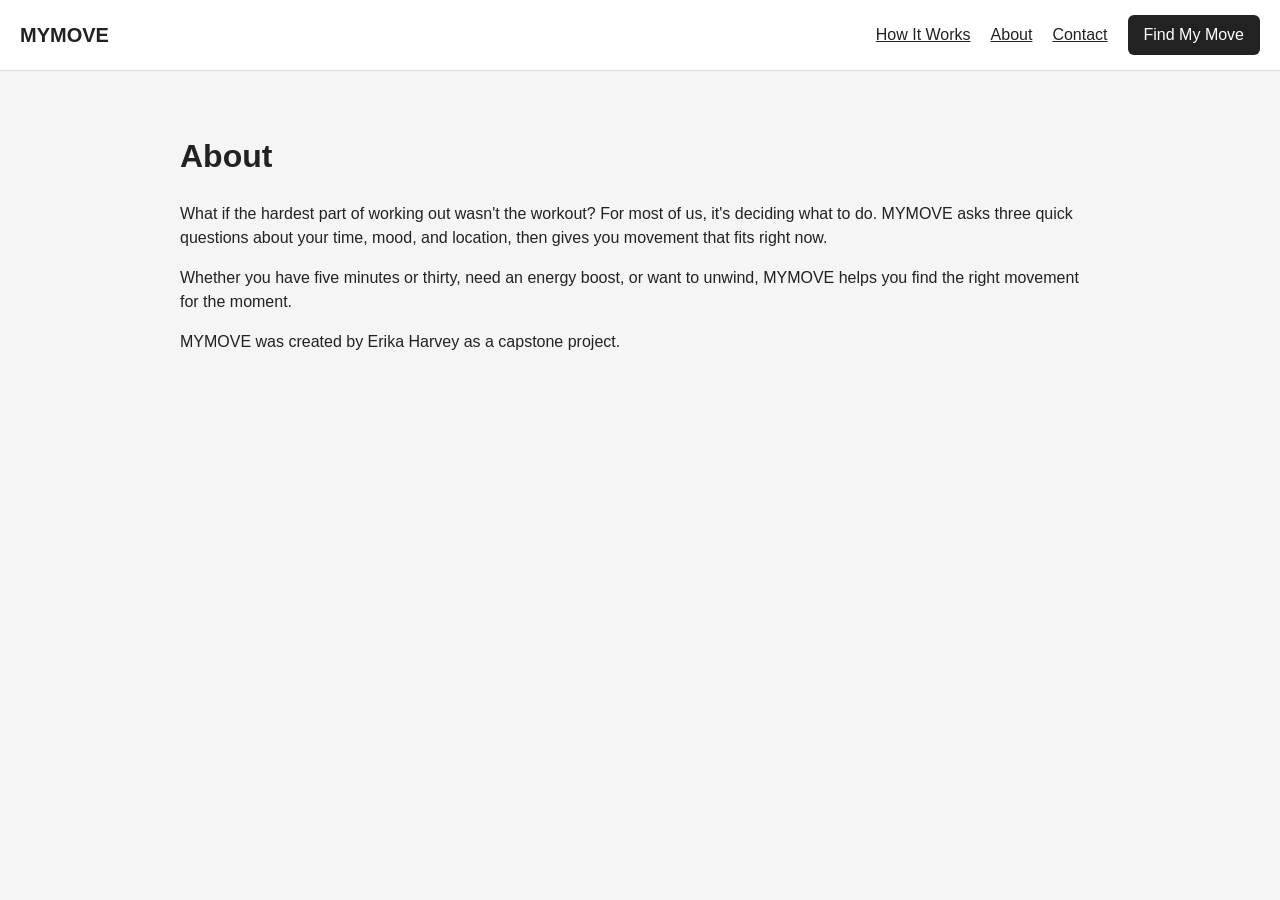
==== about.html @ 4fda8d64 "added and edited files" ====
<!DOCTYPE html>
<html lang="en">

<head>
    <meta charset="UTF-8">
    <meta name="viewport" content="width=device-width, initial-scale=1.0">
    <title>About | MYMOVE</title>
    <link rel="stylesheet" href="style.css">
</head>

<body>

    <header class="site-header">
        <a href="index.html" class="logo">MYMOVE</a>
        <nav>
            <a href="how-it-works.html">How It Works</a>
            <a href="about.html" aria-current="page">About</a>
            <a href="contact.html">Contact</a>
            <a href="preferences.html" class="nav-button">Find My Move</a>
        </nav>
    </header>

    <main class="container">

        <h1>About</h1>
        <p>What if the hardest part of working out wasn't the workout? For most of us, it's deciding what to do. MYMOVE asks three quick questions about your time, mood, and location, then gives you movement that fits right now.</p>
        <p>Whether you have five minutes or thirty, need an energy boost, or want to unwind, MYMOVE helps you find the right movement for the moment.</p>
        <p>MYMOVE was created by Erika Harvey as a capstone project.</p>

    </main>

</body>

</html>
---- style.css ----
* {
    box-sizing: border-box;
}

body {
    margin: 0;
    font-family: Arial, sans-serif;
    background: #f5f5f5;
    color: #222;
    line-height: 1.5;
}

/* Header and nav */
.site-header {
    display: flex;
    flex-wrap: wrap;
    align-items: center;
    justify-content: space-between;
    gap: 10px;
    padding: 15px 20px;
    background: white;
    border-bottom: 1px solid #ddd;
}

.logo {
    font-weight: bold;
    font-size: 1.25rem;
    color: #222;
    text-decoration: none;
}

.site-header nav {
    display: flex;
    flex-wrap: wrap;
    align-items: center;
    gap: 20px;
}

.site-header nav a {
    color: #222;
}

.container {
    max-width: 960px;
    margin: 0 auto;
    padding: 40px 20px;
}

/* Buttons */
.button,
.nav-button {
    display: inline-block;
    padding: 12px 24px;
    border: none;
    border-radius: 6px;
    background: #222;
    color: white !important;
    font-size: 1rem;
    text-decoration: none;
    cursor: pointer;
}

.nav-button {
    padding: 8px 16px;
}

.button.secondary {
    background: #ddd;
    color: #222 !important;
}

.button-row {
    display: flex;
    flex-wrap: wrap;
    gap: 10px;
    margin: 20px 0;
}

button:focus-visible,
a:focus-visible,
input:focus-visible {
    outline: 3px solid #555;
    outline-offset: 2px;
}

/* Layout helpers */
.hero,
.two-column {
    display: grid;
    grid-template-columns: 1fr 1fr;
    gap: 30px;
    align-items: start;
}

.media-placeholder {
    display: flex;
    align-items: center;
    justify-content: center;
    min-height: 220px;
    background: #e5e5e5;
    color: #888;
}

.info-row {
    display: grid;
    grid-template-columns: repeat(3, 1fr);
    gap: 20px;
    margin: 30px 0;
}

.info-box {
    padding: 20px;
    background: white;
    text-align: center;
}

.info-box h2 {
    margin-top: 0;
}

/* Preference questions */
.question-grid {
    display: grid;
    grid-template-columns: repeat(3, 1fr);
    gap: 20px;
}

.question {
    padding: 20px;
    background: white;
}

.question h2 {
    font-size: 1rem;
}

.options {
    display: flex;
    flex-wrap: wrap;
    gap: 10px;
}

.question .options {
    flex-direction: column;
}

.option {
    padding: 10px 16px;
    border: 1px solid #ccc;
    border-radius: 6px;
    background: white;
    font-size: 1rem;
    cursor: pointer;
}

.option:hover,
.option.selected {
    background: #222;
    color: white;
}

#findMove {
    margin-top: 20px;
}

/* Suggestion details */
.details {
    padding-left: 20px;
}

/* Movement page */
.step-list label {
    margin-left: 8px;
}

.step-list li {
    margin-bottom: 8px;
}

.timer-panel {
    padding: 20px;
    background: white;
    text-align: center;
}

.timer {
    font-size: 3rem;
    font-weight: bold;
    margin: 10px 0;
}

.timer-panel .button-row {
    justify-content: center;
}

/* Completion page */
.history {
    padding-left: 20px;
}

/* Messages */
.error {
    color: #b00020;
    min-height: 1.5em;
}

.hidden {
    display: none;
}

/* Mobile */
@media (max-width: 700px) {
    .hero,
    .two-column,
    .info-row,
    .question-grid {
        grid-template-columns: 1fr;
    }

    .button-row .button {
        width: 100%;
        text-align: center;
    }
}
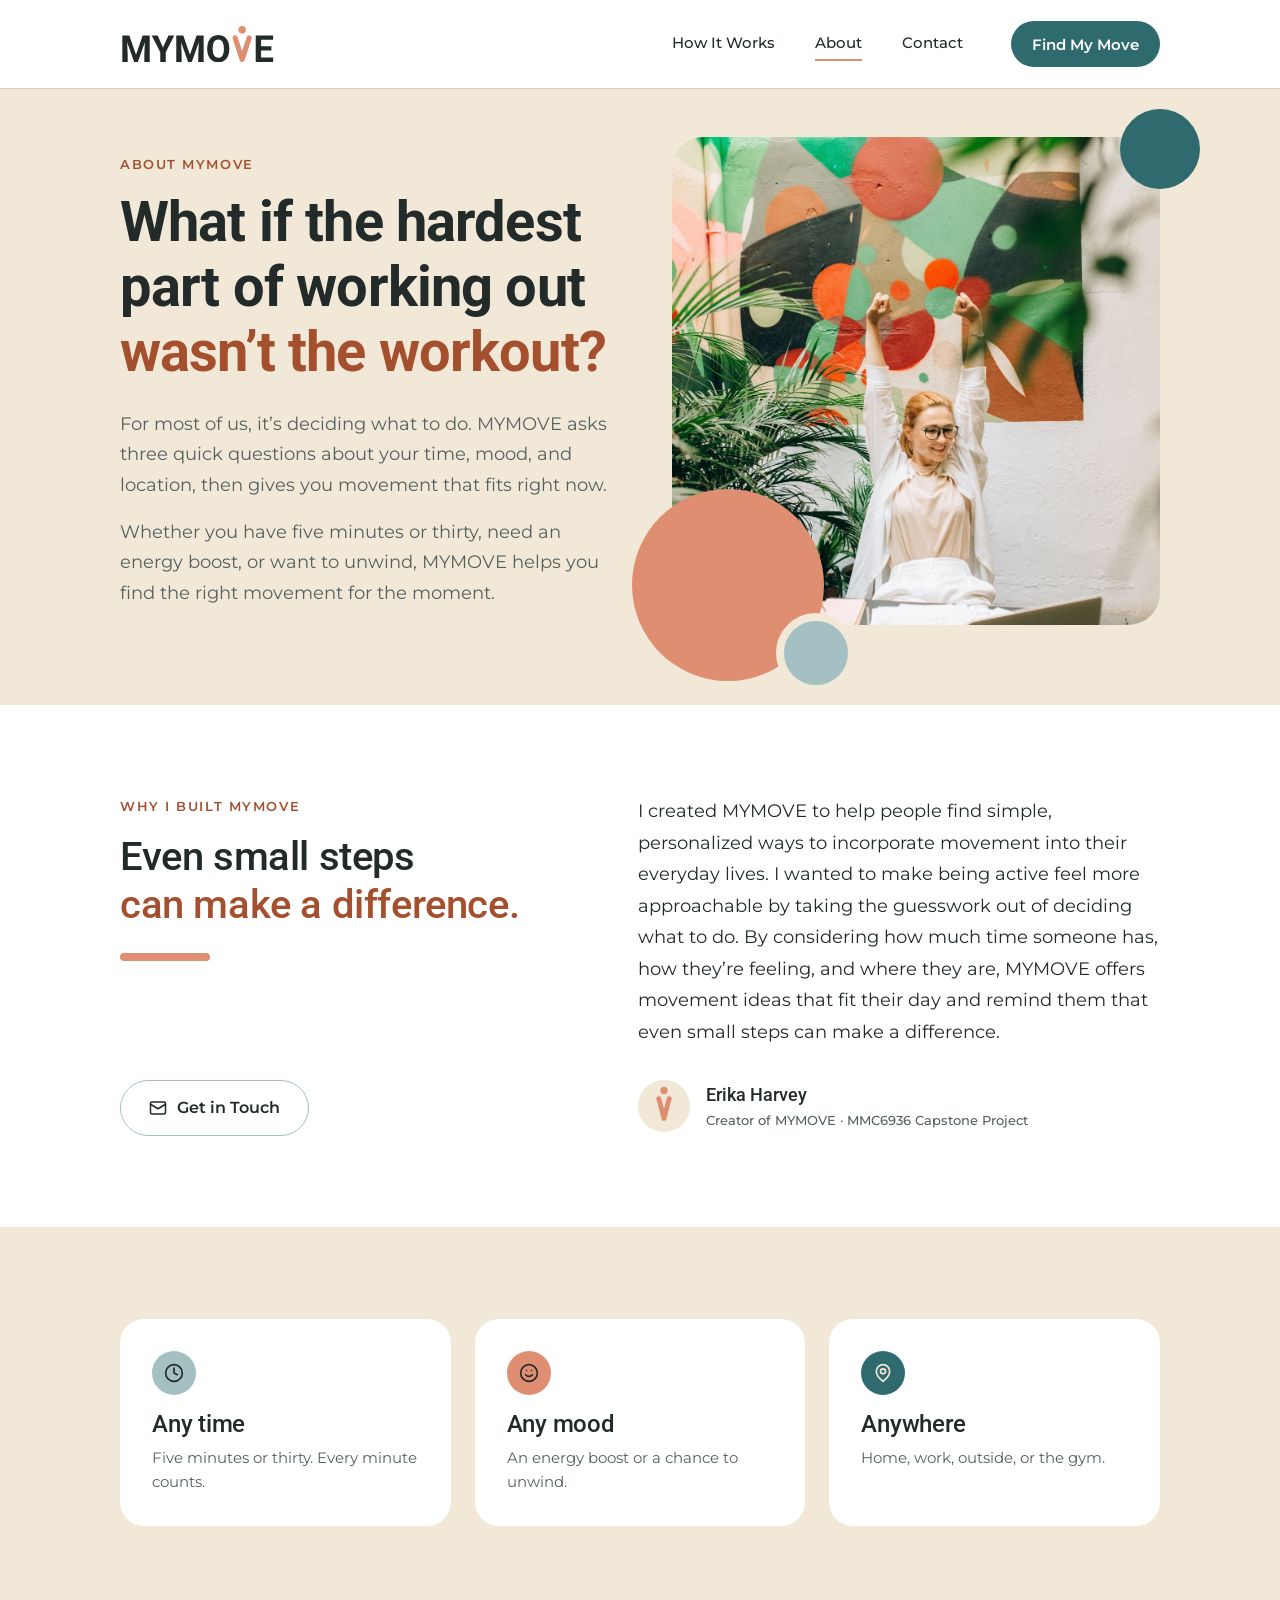
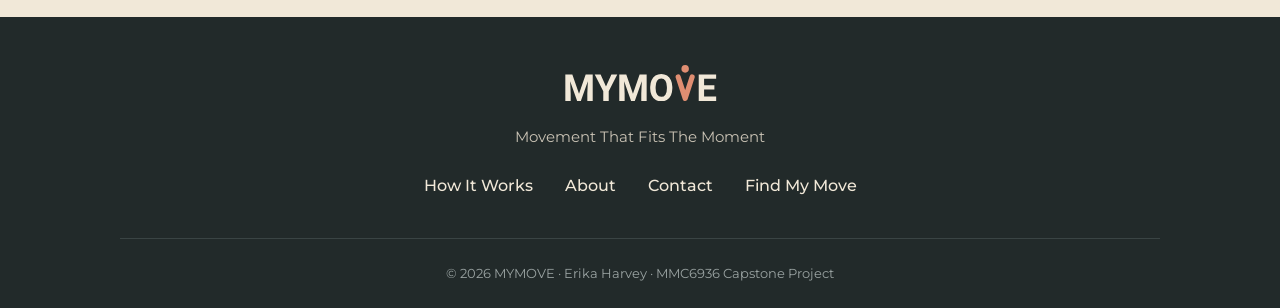
==== commit 1a2b604a: "applied visual designs" ====
--- a/about.html
+++ b/about.html
@@ -1,34 +1,105 @@
 <!DOCTYPE html>
 <html lang="en">
+<head>
+  <meta charset="UTF-8">
+  <meta name="viewport" content="width=device-width, initial-scale=1.0">
+  <title>About | MYMOVE</title>
+  <meta name="description" content="MYMOVE suggests quick, simple movement that fits your time, your mood, and where you are.">
+  <link rel="icon" href="assets/favicon.svg" type="image/svg+xml">
+  <link rel="preconnect" href="https://fonts.googleapis.com">
+  <link rel="preconnect" href="https://fonts.gstatic.com" crossorigin>
+  <link href="https://fonts.googleapis.com/css2?family=Montserrat:wght@400;500;600&family=Roboto:wght@500;700&display=swap" rel="stylesheet">
+  <link rel="stylesheet" href="css/main.css">
+</head>
+<body data-page="about">
+  <a class="visually-hidden" href="#main">Skip to content</a>
+  <header class="site-header">
+    <div class="container site-header__inner">
+      <a class="site-header__logo" href="index.html"><img src="assets/logo.svg" alt="MYMOVE home" width="154" height="35"></a>
+      <nav class="site-nav" aria-label="Main">
+        <ul class="site-nav__list" id="site-menu">
+          <li><a class="site-nav__link" href="how-it-works.html">How It Works</a></li>
+          <li><a class="site-nav__link" href="about.html" aria-current="page">About</a></li>
+          <li><a class="site-nav__link" href="contact.html">Contact</a></li>
+          <li class="site-nav__cta"><a class="button button--primary button--small button--block" href="preferences.html">Find My Move</a></li>
+        </ul>
+      </nav>
+      <a class="button button--primary button--small site-header__cta" href="preferences.html">Find My Move</a>
+      <button class="site-header__toggle" type="button" aria-expanded="false" aria-controls="site-menu">
+        <svg class="icon" aria-hidden="true"><use href="assets/icons.svg#menu"></use></svg><span class="visually-hidden">Menu</span>
+      </button>
+    </div>
+  </header>
+  <main id="main">
+    <section class="hero">
+      <div class="container split about-hero">
+        <div>
+          <p class="eyebrow">About MYMOVE</p>
+          <h1 class="about-hero__title">What if the hardest part of working out <span class="text-accent">wasn’t the workout?</span></h1>
+          <p class="lead">For most of us, it’s deciding what to do. MYMOVE asks three quick questions about your time, mood, and location, then gives you movement that fits right now.</p>
+          <p class="lead">Whether you have five minutes or thirty, need an energy boost, or want to unwind, MYMOVE helps you find the right movement for the moment.</p>
+        </div>
+        <div class="media media--tall">
+          <div class="media__frame"><img src="assets/images/desk-stretch.jpg" alt="A smiling woman stretches both arms overhead at her desk" width="1200" height="1800" style="object-position: 52% 42%"></div>
+          <span class="media__circle media__circle--teal" aria-hidden="true"></span><span class="media__circle media__circle--terracotta" aria-hidden="true"></span><span class="media__circle media__circle--blue" aria-hidden="true"></span>
+        </div>
+      </div>
+    </section>
 
-<head>
-    <meta charset="UTF-8">
-    <meta name="viewport" content="width=device-width, initial-scale=1.0">
-    <title>About | MYMOVE</title>
-    <link rel="stylesheet" href="style.css">
-</head>
+    <section class="section section--white">
+      <div class="container story">
+        <div class="story__head">
+          <p class="eyebrow">Why I built MYMOVE</p>
+          <h2 class="story__quote">Even small steps<br> <span class="text-accent">can make a difference.</span></h2>
+          <div class="story__bar" aria-hidden="true"></div>
+        </div>
+        <p class="story__text">I created MYMOVE to help people find simple, personalized ways to incorporate movement into their everyday lives. I wanted to make being active feel more approachable by taking the guesswork out of deciding what to do. By considering how much time someone has, how they’re feeling, and where they are, MYMOVE offers movement ideas that fit their day and remind them that even small steps can make a difference.</p>
+        <a class="button button--secondary story__cta" href="contact.html"><svg class="icon" aria-hidden="true"><use href="assets/icons.svg#mail"></use></svg>Get in Touch</a>
+          <div class="signature">
+            <img src="assets/submark-warm.svg" alt="" width="52" height="52">
+            <div>
+              <p class="signature__name">Erika Harvey</p>
+              <p class="signature__role">Creator of MYMOVE<span class="u-hide-mobile"> ·</span><br class="u-mobile-only"> MMC6936 Capstone Project</p>
+            </div>
+          </div>
+      </div>
+    </section>
 
-<body>
-
-    <header class="site-header">
-        <a href="index.html" class="logo">MYMOVE</a>
-        <nav>
-            <a href="how-it-works.html">How It Works</a>
-            <a href="about.html" aria-current="page">About</a>
-            <a href="contact.html">Contact</a>
-            <a href="preferences.html" class="nav-button">Find My Move</a>
-        </nav>
-    </header>
-
-    <main class="container">
-
-        <h1>About</h1>
-        <p>What if the hardest part of working out wasn't the workout? For most of us, it's deciding what to do. MYMOVE asks three quick questions about your time, mood, and location, then gives you movement that fits right now.</p>
-        <p>Whether you have five minutes or thirty, need an energy boost, or want to unwind, MYMOVE helps you find the right movement for the moment.</p>
-        <p>MYMOVE was created by Erika Harvey as a capstone project.</p>
-
-    </main>
-
+    <section class="section">
+      <div class="container">
+        <div class="grid grid--3-tablet grid--3">
+          <article class="card">
+            <span class="icon-badge icon-badge--sm "><svg class="icon" aria-hidden="true"><use href="assets/icons.svg#clock"></use></svg></span>
+            <h3 class="card__title mt-2">Any time</h3>
+            <p class="card__text">Five minutes or thirty. Every minute counts.</p>
+          </article>
+          <article class="card">
+            <span class="icon-badge icon-badge--sm icon-badge--terracotta"><svg class="icon" aria-hidden="true"><use href="assets/icons.svg#smile"></use></svg></span>
+            <h3 class="card__title mt-2">Any mood</h3>
+            <p class="card__text">An energy boost or a chance to unwind.</p>
+          </article>
+          <article class="card">
+            <span class="icon-badge icon-badge--sm icon-badge--teal"><svg class="icon" aria-hidden="true"><use href="assets/icons.svg#pin"></use></svg></span>
+            <h3 class="card__title mt-2">Anywhere</h3>
+            <p class="card__text">Home, work, outside, or the gym.</p>
+          </article>
+        </div>
+      </div>
+    </section>
+  </main>
+  <footer class="site-footer">
+    <div class="container">
+      <img class="site-footer__logo" src="assets/logo-reversed.svg" alt="MYMOVE" width="154" height="35">
+      <p class="site-footer__tagline">Movement That Fits The Moment</p>
+      <ul class="site-footer__links">
+        <li><a href="how-it-works.html">How It Works</a></li>
+        <li><a href="about.html">About</a></li>
+        <li><a href="contact.html">Contact</a></li>
+        <li><a href="preferences.html">Find My Move</a></li>
+      </ul>
+      <p class="site-footer__legal">© 2026 MYMOVE · Erika Harvey · MMC6936 Capstone Project</p>
+    </div>
+  </footer>
+  <script src="js/main.js" defer></script>
 </body>
-
-</html>+</html>
--- a/css/main.css
+++ b/css/main.css
@@ -0,0 +1,50 @@
+/* =========================================================
+   MYMOVE stylesheet
+   ---------------------------------------------------------
+   Organization: layered folders + BEM naming
+     base/        design tokens, reset, typography (global defaults)
+     layout/      page-level structure (containers, sections, grids)
+     components/  reusable blocks named with BEM (.block__element--modifier)
+     pages/       small, page-specific arrangements of components
+     utilities/   single-purpose helpers (loaded last so they win)
+   To add a page: create pages/<page>.css and import it below.
+   To add a component: create components/<component>.css and import it below.
+   Mobile first: base styles target phones, then
+     @media (min-width: 700px)  tablet
+     @media (min-width: 1100px) desktop
+   ========================================================= */
+
+@import url("base/tokens.css");
+@import url("base/reset.css");
+@import url("base/typography.css");
+
+@import url("layout/layout.css");
+
+@import url("components/button.css");
+@import url("components/icon.css");
+@import url("components/site-header.css");
+@import url("components/site-footer.css");
+@import url("components/card.css");
+@import url("components/input-card.css");
+@import url("components/chip.css");
+@import url("components/option.css");
+@import url("components/stepper.css");
+@import url("components/media.css");
+@import url("components/move-card.css");
+@import url("components/cta-band.css");
+@import url("components/step-list.css");
+@import url("components/timer.css");
+@import url("components/note.css");
+@import url("components/stat.css");
+@import url("components/history.css");
+
+@import url("pages/home.css");
+@import url("pages/preferences.css");
+@import url("pages/suggestion.css");
+@import url("pages/activity.css");
+@import url("pages/completion.css");
+@import url("pages/how-it-works.css");
+@import url("pages/about.css");
+@import url("pages/contact.css");
+
+@import url("utilities/utilities.css");
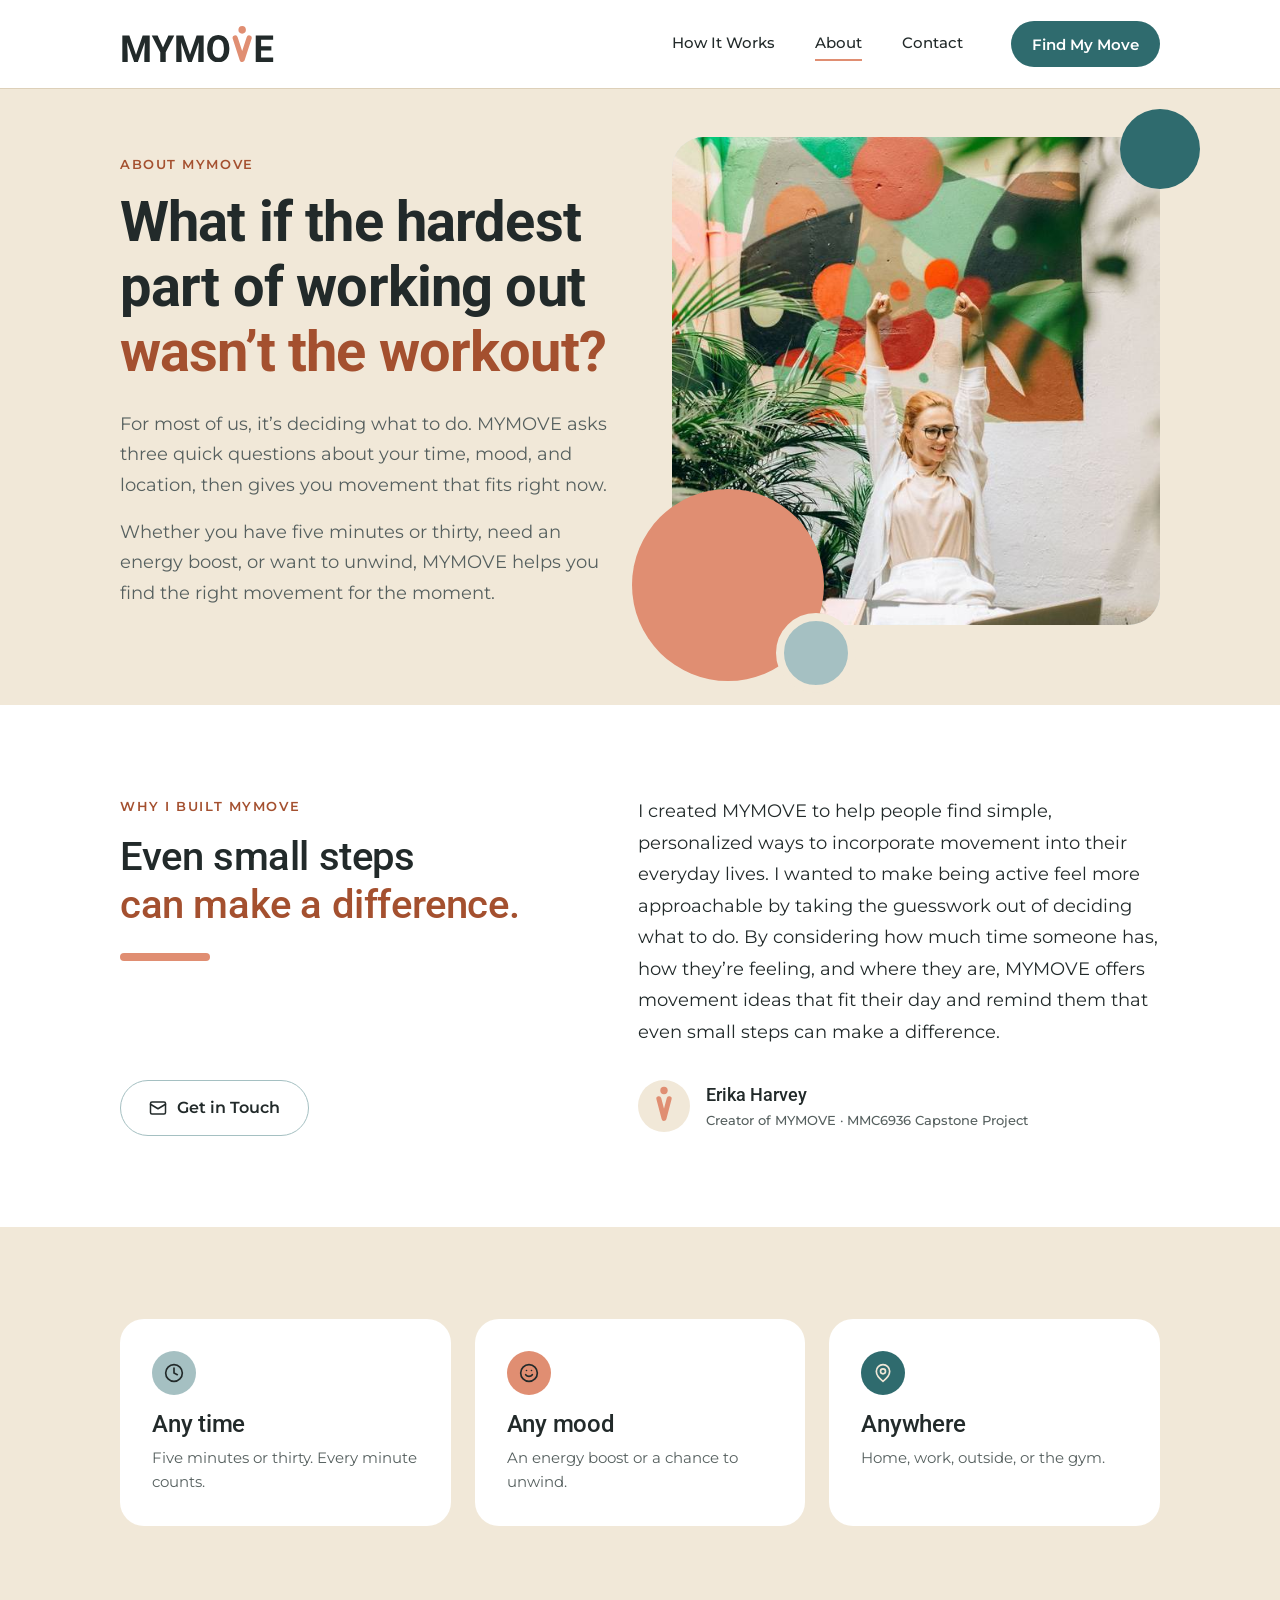
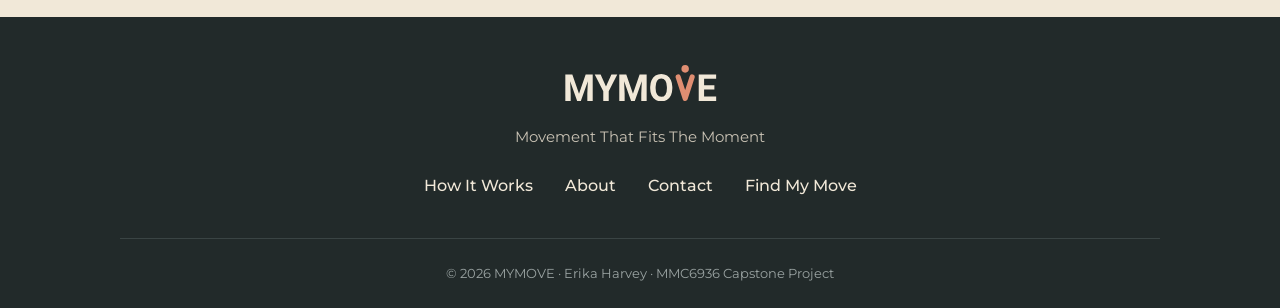
==== commit 9180acb0: "fixes for audit" ====
--- a/about.html
+++ b/about.html
@@ -8,8 +8,10 @@
   <link rel="icon" href="assets/favicon.svg" type="image/svg+xml">
   <link rel="preconnect" href="https://fonts.googleapis.com">
   <link rel="preconnect" href="https://fonts.gstatic.com" crossorigin>
-  <link href="https://fonts.googleapis.com/css2?family=Montserrat:wght@400;500;600&family=Roboto:wght@500;700&display=swap" rel="stylesheet">
-  <link rel="stylesheet" href="css/main.css">
+  <!-- Fonts load without blocking the page; text shows in a fallback font for a moment, then swaps -->
+  <link rel="preload" href="https://fonts.googleapis.com/css2?family=Montserrat:wght@400;500;600&family=Roboto:wght@500;700&display=swap" as="style" onload="this.onload=null;this.rel='stylesheet'">
+  <noscript><link rel="stylesheet" href="https://fonts.googleapis.com/css2?family=Montserrat:wght@400;500;600&family=Roboto:wght@500;700&display=swap"></noscript>
+  <link rel="stylesheet" href="css/styles.css">
 </head>
 <body data-page="about">
   <a class="visually-hidden" href="#main">Skip to content</a>
@@ -40,7 +42,7 @@
           <p class="lead">Whether you have five minutes or thirty, need an energy boost, or want to unwind, MYMOVE helps you find the right movement for the moment.</p>
         </div>
         <div class="media media--tall">
-          <div class="media__frame"><img src="assets/images/desk-stretch.jpg" alt="A smiling woman stretches both arms overhead at her desk" width="1200" height="1800" style="object-position: 52% 42%"></div>
+          <div class="media__frame"><img src="assets/images/desk-stretch.jpg" srcset="assets/images/desk-stretch-600.jpg 600w, assets/images/desk-stretch.jpg 900w" sizes="(min-width: 1100px) 540px, (min-width: 700px) 45vw, 92vw" alt="A smiling woman stretches both arms overhead at her desk" width="900" height="1350" decoding="async" style="object-position: 52% 42%"></div>
           <span class="media__circle media__circle--teal" aria-hidden="true"></span><span class="media__circle media__circle--terracotta" aria-hidden="true"></span><span class="media__circle media__circle--blue" aria-hidden="true"></span>
         </div>
       </div>
--- a/css/styles.css
+++ b/css/styles.css
@@ -0,0 +1,945 @@
+/* MYMOVE styles: generated from css/main.css (all source files combined in the same order).
+   Edit the source files, then rebuild with tools/build-css.html. Do not edit this file directly. */
+:root {
+  --color-dusty-blue: #a5c0c2;      
+  --color-terracotta: #e08e72;      
+  --color-soft-cream: #f1e8d8;      
+  --color-charcoal: #222a2a;        
+  --color-deep-teal: #2f6b6e;       
+  --color-deep-terracotta: #a4502f; 
+  --color-white: #ffffff;
+  --color-blue-tint: #dce7e8;
+  --color-terracotta-tint: #f6d8cc;
+  --color-terracotta-light: #ebb19d;
+  --color-cream-dark: #e4d7c1;
+  --color-line: #ddd0b9;
+  --color-text-muted: #56605f;
+  --color-footer-muted: #9aa3a2;
+  --font-heading: "Roboto", Arial, sans-serif;
+  --font-body: "Montserrat", Arial, sans-serif;
+  --text-display: clamp(2.875rem, 2rem + 3.6vw, 4.75rem); 
+  --text-h1: clamp(2.125rem, 1.6rem + 2vw, 3.25rem);       
+  --text-h2: clamp(1.75rem, 1.4rem + 1.4vw, 2.5rem);       
+  --text-h3: clamp(1.25rem, 1.1rem + 0.5vw, 1.5rem);       
+  --text-body: 1rem;
+  --text-lead: clamp(1rem, 0.95rem + 0.25vw, 1.125rem);
+  --text-small: 0.875rem;
+  --text-caption: 0.8125rem;
+  --space-1: 0.5rem;
+  --space-2: 1rem;
+  --space-3: 1.5rem;
+  --space-4: 2rem;
+  --space-5: 2.5rem;
+  --space-6: 3rem;
+  --space-8: 4rem;
+  --space-10: 5rem;
+  --section-space: clamp(3.5rem, 2.5rem + 4vw, 6.25rem);
+  --radius-sm: 0.75rem;
+  --radius-md: 1.25rem;
+  --radius-lg: 1.5rem;
+  --radius-xl: 2rem;
+  --radius-pill: 999px;
+  --shadow-soft: 0 8px 24px rgba(34, 42, 42, 0.1);
+  --shadow-lift: 0 14px 36px rgba(34, 42, 42, 0.16);
+  --container-max: 75rem; 
+  --gutter: 1.25rem;      
+  --header-height: 4.5rem;
+}
+@media (min-width: 700px) {
+  :root { --gutter: 2.5rem; --header-height: 4.75rem; }
+}
+@media (min-width: 1100px) {
+  :root { --gutter: 7.5rem; --header-height: 5.5rem; }
+}
+*, *::before, *::after { box-sizing: border-box; }
+* { margin: 0; }
+html { -webkit-text-size-adjust: 100%; }
+body { min-height: 100vh; line-height: 1.6; -webkit-font-smoothing: antialiased; }
+img, svg, video { display: block; max-width: 100%; }
+img { height: auto; }
+input, button, textarea, select { font: inherit; color: inherit; }
+button { cursor: pointer; background: none; border: 0; padding: 0; }
+:where(ul[class], ol[class]) { list-style: none; padding: 0; }
+a { color: inherit; }
+:focus-visible { outline: 3px solid var(--color-deep-teal); outline-offset: 3px; }
+@media (prefers-reduced-motion: reduce) {
+  *, *::before, *::after { animation: none !important; transition: none !important; scroll-behavior: auto !important; }
+}
+[hidden] { display: none !important; }
+body {
+  font-family: var(--font-body);
+  font-size: var(--text-body);
+  color: var(--color-charcoal);
+  background: var(--color-soft-cream);
+}
+h1, h2, h3, h4 { font-family: var(--font-heading); line-height: 1.15; letter-spacing: -0.01em; }
+h1 { font-weight: 700; font-size: var(--text-h1); }
+h2 { font-weight: 500; font-size: var(--text-h2); }
+h3 { font-weight: 500; font-size: var(--text-h3); }
+p { max-width: 65ch; }
+.eyebrow {
+  font-family: var(--font-body);
+  font-size: var(--text-caption);
+  font-weight: 600;
+  letter-spacing: 0.12em;
+  text-transform: uppercase;
+  color: var(--color-deep-terracotta);
+  margin-bottom: var(--space-2);
+}
+.lead { font-size: var(--text-lead); line-height: 1.7; color: var(--color-text-muted); }
+.text-accent { color: var(--color-deep-terracotta); }
+.text-link {
+  color: var(--color-deep-terracotta);
+  font-weight: 600;
+  text-decoration: underline;
+  text-underline-offset: 0.3em;
+  text-decoration-thickness: 1.5px;
+}
+.text-link:hover { color: var(--color-charcoal); }
+.container {
+  width: 100%;
+  max-width: calc(var(--container-max) + var(--gutter) * 2);
+  margin-inline: auto;
+  padding-inline: var(--gutter);
+}
+.container--narrow { max-width: calc(57.5rem + var(--gutter) * 2); }
+.page { padding-block: var(--space-4) var(--section-space); }
+.section { padding-block: var(--section-space); }
+.section--white { background: var(--color-white); }
+.section__header { margin-bottom: var(--space-4); }
+.section__header--center { text-align: center; }
+.section__header--center p { margin-inline: auto; }
+.section__header--split { display: flex; flex-wrap: wrap; align-items: end; justify-content: space-between; gap: var(--space-2); }
+.section__header p { color: var(--color-text-muted); margin-top: var(--space-1); }
+.page-title { text-align: center; margin-block: var(--space-4) var(--space-4); }
+.page-title p { color: var(--color-text-muted); font-size: var(--text-lead); margin: var(--space-1) auto 0; }
+.grid { display: grid; gap: var(--space-2); }
+@media (min-width: 700px) {
+  .grid--2 { grid-template-columns: repeat(2, 1fr); }
+  .grid--3-tablet { grid-template-columns: repeat(3, 1fr); }
+}
+@media (min-width: 1100px) {
+  .grid { gap: var(--space-3); }
+  .grid--3 { grid-template-columns: repeat(3, 1fr); }
+  .grid--4 { grid-template-columns: repeat(4, 1fr); }
+}
+.split { display: grid; gap: var(--space-5); align-items: center; }
+@media (min-width: 700px) {
+  .split { grid-template-columns: 1fr 1fr; gap: var(--space-4); }
+}
+@media (min-width: 1100px) {
+  .split { gap: var(--space-8); }
+}
+.section--flush-top { padding-top: 0; }
+.button {
+  display: inline-flex;
+  align-items: center;
+  justify-content: center;
+  gap: 0.625rem;
+  min-height: 3.5rem;
+  padding: 0 1.75rem;
+  border-radius: var(--radius-pill);
+  border: 1.5px solid transparent;
+  font-family: var(--font-body);
+  font-weight: 600;
+  font-size: 1rem;
+  line-height: 1;
+  text-decoration: none;
+  white-space: nowrap;
+  transition: background-color 0.2s, color 0.2s, border-color 0.2s, transform 0.2s;
+}
+.button:active { transform: scale(0.98); }
+.button .icon { width: 1.125rem; height: 1.125rem; }
+.button--primary { background: var(--color-deep-teal); color: var(--color-white); }
+.button--primary:hover { background: #245659; }
+.button--secondary { background: var(--color-white); color: var(--color-charcoal); border-color: var(--color-dusty-blue); }
+.button--secondary:hover { border-color: var(--color-deep-teal); }
+.button--dark { background: var(--color-charcoal); color: var(--color-soft-cream); }
+.button--dark:hover { background: #0f1414; }
+.button--small { min-height: 2.875rem; padding: 0 1.25rem; font-size: 0.9375rem; }
+.button--large { min-height: 3.75rem; font-size: 1.0625rem; padding: 0 2rem; }
+.button--block { display: flex; width: 100%; }
+.button[disabled] { opacity: 0.5; cursor: not-allowed; }
+.button-row { display: flex; flex-wrap: wrap; gap: var(--space-2); align-items: center; }
+.button-row--stack > .button { flex: 1 1 100%; }
+@media (min-width: 700px) {
+  .button-row--stack > .button { flex: 1 1 0; }
+}
+.icon { width: 1.5rem; height: 1.5rem; flex-shrink: 0; }
+.icon--sm { width: 1.125rem; height: 1.125rem; }
+.icon--lg { width: 1.75rem; height: 1.75rem; }
+.icon-badge {
+  display: inline-grid;
+  place-items: center;
+  width: 3.5rem;
+  height: 3.5rem;
+  border-radius: 50%;
+  background: var(--color-dusty-blue);
+  color: var(--color-charcoal);
+  flex-shrink: 0;
+}
+.icon-badge--sm { width: 2.75rem; height: 2.75rem; }
+.icon-badge--sm .icon { width: 1.25rem; height: 1.25rem; }
+.icon-badge--tint { background: var(--color-blue-tint); color: var(--color-deep-teal); }
+.icon-badge--terracotta { background: var(--color-terracotta); }
+.icon-badge--teal { background: var(--color-deep-teal); color: var(--color-soft-cream); }
+.num {
+  display: inline-grid;
+  place-items: center;
+  width: 2.75rem;
+  height: 2.75rem;
+  border-radius: 50%;
+  font-family: var(--font-heading);
+  font-weight: 700;
+  background: var(--color-terracotta);
+  color: var(--color-charcoal);
+}
+.num--blue { background: var(--color-dusty-blue); }
+.num--dark { background: var(--color-charcoal); color: var(--color-soft-cream); }
+.num--teal { background: var(--color-deep-teal); color: var(--color-soft-cream); }
+.site-header {
+  position: sticky;
+  top: 0;
+  z-index: 50;
+  background: var(--color-white);
+  border-bottom: 1px solid var(--color-line);
+}
+.site-header__inner {
+  display: flex;
+  align-items: center;
+  gap: var(--space-2);
+  min-height: var(--header-height);
+}
+.site-header__logo { margin-right: auto; display: block; }
+.site-header__logo img { width: 7.75rem; }
+.site-header__cta { display: none; }
+.site-header__toggle {
+  display: grid;
+  place-items: center;
+  width: 2.75rem;
+  height: 2.75rem;
+  border-radius: 50%;
+  background: var(--color-soft-cream);
+  color: var(--color-charcoal);
+}
+.site-nav__list {
+  display: none;
+  position: absolute;
+  top: 100%;
+  left: 0;
+  right: 0;
+  flex-direction: column;
+  gap: var(--space-1);
+  padding: var(--space-2) var(--gutter) var(--space-3);
+  background: var(--color-white);
+  border-bottom: 1px solid var(--color-line);
+  box-shadow: var(--shadow-soft);
+}
+.site-nav__list.is-open { display: flex; }
+.site-nav__link {
+  display: block;
+  padding: 0.75rem 0;
+  font-weight: 500;
+  font-size: 1.0625rem;
+  text-decoration: none;
+  border-bottom: 1px solid var(--color-soft-cream);
+}
+.site-nav__link[aria-current="page"] { color: var(--color-deep-terracotta); }
+.site-nav__cta { margin-top: var(--space-2); }
+@media (min-width: 700px) {
+  .site-header__logo img { width: 8.125rem; }
+  .site-header__cta { display: inline-flex; }
+  .site-nav__cta { display: none; }
+}
+@media (min-width: 1100px) {
+  .site-header__logo img { width: 9.625rem; }
+  .site-header__toggle, .site-header__cta { display: none; }
+  .site-nav__list {
+    display: flex;
+    position: static;
+    flex-direction: row;
+    align-items: center;
+    gap: var(--space-5);
+    padding: 0;
+    border: 0;
+    box-shadow: none;
+    background: none;
+  }
+  .site-nav__link {
+    padding: 0.25rem 0;
+    font-size: 0.9375rem;
+    border-bottom: 2.5px solid transparent;
+  }
+  .site-nav__link:hover { border-bottom-color: var(--color-dusty-blue); }
+  .site-nav__link[aria-current="page"] { color: var(--color-charcoal); border-bottom-color: var(--color-terracotta); }
+  .site-nav__cta { display: list-item; margin: 0 0 0 var(--space-1); }
+}
+.site-footer {
+  background: var(--color-charcoal);
+  color: var(--color-soft-cream);
+  text-align: center;
+  padding-block: var(--space-6) var(--space-3);
+}
+.site-footer__logo { width: 7.75rem; margin: 0 auto; }
+.site-footer__tagline { margin: var(--space-3) auto 0; color: #c9c2b4; font-size: 0.9375rem; }
+.site-footer__links {
+  display: flex;
+  flex-wrap: wrap;
+  justify-content: center;
+  gap: var(--space-1) var(--space-4);
+  margin-top: var(--space-3);
+}
+.site-footer__links a { text-decoration: none; font-weight: 500; }
+.site-footer__links a:hover { color: var(--color-terracotta); }
+.site-footer__legal {
+  margin: var(--space-5) auto 0;
+  padding-top: var(--space-3);
+  border-top: 1px solid #3a4444;
+  max-width: none;
+  color: var(--color-footer-muted);
+  font-size: var(--text-caption);
+}
+@media (min-width: 1100px) {
+  .site-footer__logo { width: 9.625rem; }
+}
+.card {
+  background: var(--color-white);
+  border-radius: var(--radius-lg);
+  padding: 1.25rem;
+}
+@media (min-width: 700px) { .card { padding: var(--space-3); } }
+.card--cream { background: var(--color-soft-cream); }
+.card--shadow { box-shadow: var(--shadow-soft); }
+.card__head { display: flex; align-items: center; justify-content: space-between; gap: var(--space-2); margin-bottom: var(--space-2); }
+.card__index { font-family: var(--font-body); font-weight: 600; font-size: var(--text-caption); letter-spacing: 0.06em; color: var(--color-deep-terracotta); }
+.card__title { margin-bottom: var(--space-1); }
+.card__text { color: var(--color-text-muted); font-size: 0.9375rem; }
+@media (min-width: 1100px) {
+  .card { padding: var(--space-4); }
+}
+h2.card__title, h3.card__title { font-size: var(--text-h3); }
+.input-card {
+  display: grid;
+  grid-template-areas: "icon" "title" "text" "chips";
+  align-content: start;
+  justify-items: start;
+  row-gap: var(--space-1);
+}
+.input-card__icon { grid-area: icon; margin-bottom: var(--space-1); }
+.input-card__title { grid-area: title; margin: 0; }
+.input-card__text { grid-area: text; }
+.input-card__chips { grid-area: chips; margin-top: var(--space-1); }
+.input-card--row {
+  grid-template-columns: auto 1fr;
+  grid-template-areas: "icon title" "text text" "chips chips";
+  column-gap: var(--space-2);
+  align-items: center;
+}
+.input-card--row .input-card__icon { margin-bottom: 0; }
+@media (min-width: 700px) and (max-width: 1099px) {
+  .input-card--row {
+    grid-template-columns: auto minmax(0, 1fr) 18.75rem;
+    grid-template-areas: "icon title chips" "icon text chips";
+    align-items: start;
+  }
+  .input-card--row .input-card__icon { align-self: center; }
+  .input-card--row .input-card__chips { margin-top: 0; align-self: center; }
+}
+@media (min-width: 1100px) {
+  .input-card--row {
+    grid-template-columns: 1fr;
+    grid-template-areas: "icon" "title" "text" "chips";
+    align-items: start;
+  }
+  .input-card--row .input-card__icon { margin-bottom: var(--space-1); }
+}
+.chip-list { display: flex; flex-wrap: wrap; gap: 0.5rem; }
+.chip {
+  display: inline-flex;
+  align-items: center;
+  gap: 0.375rem;
+  min-height: 2.25rem;
+  padding: 0 0.875rem;
+  border-radius: var(--radius-pill);
+  border: 1.5px solid var(--color-dusty-blue);
+  background: var(--color-white);
+  font-size: var(--text-caption);
+  font-weight: 500;
+  white-space: nowrap;
+}
+@media (max-width: 699px) { .chip { padding: 0 0.625rem; } .chip-list { gap: 0.375rem; } }
+.chip--selected { background: var(--color-terracotta); border-color: var(--color-terracotta); font-weight: 600; }
+.chip--info { background: var(--color-blue-tint); border-color: var(--color-blue-tint); font-size: var(--text-small); min-height: 2.5rem; padding: 0 1rem; }
+.chip--info .icon { color: var(--color-deep-teal); width: 1.125rem; height: 1.125rem; }
+.chip--pill-terracotta { background: var(--color-terracotta-tint); border-color: var(--color-terracotta-tint); font-weight: 600; }
+.chip--pill-blue { background: var(--color-blue-tint); border-color: var(--color-blue-tint); font-weight: 600; }
+.option-group { display: grid; gap: 0.75rem; grid-template-columns: 1fr 1fr; }
+.option {
+  display: flex;
+  align-items: center;
+  justify-content: center;
+  gap: 0.5rem;
+  min-height: 3.25rem;
+  padding: 0 1rem;
+  border-radius: var(--radius-pill);
+  border: 1.5px solid var(--color-dusty-blue);
+  background: var(--color-white);
+  font-weight: 500;
+  font-size: 0.9375rem;
+  transition: background-color 0.15s, border-color 0.15s;
+}
+.option .icon { width: 1.125rem; height: 1.125rem; color: var(--color-deep-teal); }
+.option:hover { border-color: var(--color-deep-teal); }
+.option[aria-pressed="true"] { background: var(--color-terracotta); border-color: var(--color-terracotta); font-weight: 600; }
+.option[aria-pressed="true"] .icon { color: var(--color-charcoal); }
+.option__check { display: none; }
+@media (max-width: 699px) {
+  .option { font-size: 0.875rem; padding: 0 0.625rem; gap: 0.375rem; }
+  .option .icon { width: 1rem; height: 1rem; }
+}
+@media (min-width: 700px) {
+  .option-group { grid-template-columns: repeat(4, 1fr); }
+}
+@media (min-width: 1100px) {
+  .option-group--stack { grid-template-columns: 1fr; }
+  .option-group--stack .option { justify-content: flex-start; padding: 0 1.25rem; }
+  .option-group--stack .option__check {
+    display: grid;
+    place-items: center;
+    width: 1.5rem;
+    height: 1.5rem;
+    margin-left: auto;
+    border-radius: 50%;
+    border: 1.5px solid var(--color-dusty-blue);
+    color: transparent;
+  }
+  .option-group--stack .option[aria-pressed="true"] .option__check { background: var(--color-charcoal); border-color: var(--color-charcoal); color: var(--color-terracotta); }
+  .option__check .icon { width: 0.875rem; height: 0.875rem; color: inherit; }
+}
+.stepper { margin: var(--space-3) auto 0; max-width: 35rem; }
+.stepper__summary { display: flex; justify-content: space-between; font-size: var(--text-caption); margin-bottom: 0.5rem; max-width: none; }
+.stepper__summary strong { color: var(--color-deep-terracotta); letter-spacing: 0.1em; font-weight: 600; }
+.stepper__summary span { color: var(--color-text-muted); font-weight: 500; }
+.stepper__list { display: grid; grid-template-columns: repeat(4, 1fr); gap: 0.375rem; }
+.stepper__step { height: 0.375rem; border-radius: 3px; background: var(--color-cream-dark); }
+.stepper__step--done { background: var(--color-deep-teal); }
+.stepper__step--current { background: var(--color-terracotta); }
+.stepper__dot, .stepper__label { display: none; }
+@media (min-width: 700px) {
+  .stepper__summary { display: none; }
+  .stepper__list { position: relative; gap: 0; }
+  .stepper__list::before {
+    content: ""; position: absolute; top: 0.875rem; left: 12.5%; right: 12.5%;
+    height: 3px; background: var(--color-cream-dark);
+  }
+  .stepper__step { position: relative; height: auto; background: none; display: flex; flex-direction: column; align-items: center; gap: 0.5rem; }
+  .stepper__step::before {
+    content: ""; position: absolute; top: 0.875rem; right: 50%; width: 100%; height: 3px; background: transparent;
+  }
+  .stepper__step--done + .stepper__step::before, .stepper__step--done::before { background: var(--color-deep-teal); }
+  .stepper__step:first-child::before { display: none; }
+  .stepper__dot {
+    position: relative; z-index: 1;
+    display: grid; place-items: center;
+    width: 1.75rem; height: 1.75rem; border-radius: 50%;
+    font-family: var(--font-heading); font-weight: 700; font-size: 0.8125rem;
+    background: var(--color-soft-cream); border: 2px solid var(--color-dusty-blue); color: var(--color-text-muted);
+  }
+  .stepper__dot .icon { width: 0.875rem; height: 0.875rem; }
+  .stepper__step--done .stepper__dot { background: var(--color-deep-teal); border-color: var(--color-deep-teal); color: var(--color-white); }
+  .stepper__step--current .stepper__dot { background: var(--color-terracotta); border-color: var(--color-terracotta); color: var(--color-charcoal); box-shadow: 0 0 0 5px var(--color-terracotta-tint); }
+  .stepper__label { display: block; font-size: var(--text-caption); font-weight: 500; color: var(--color-text-muted); }
+  .stepper__step--done .stepper__label { color: var(--color-charcoal); }
+  .stepper__step--current .stepper__label { color: var(--color-charcoal); font-weight: 600; }
+}
+.media { position: relative; }
+.media__frame {
+  position: relative;
+  overflow: hidden;
+  border-radius: var(--radius-xl);
+  background: var(--color-blue-tint);
+  aspect-ratio: 5 / 4;
+}
+.media__frame img { width: 100%; height: 100%; object-fit: cover; }
+.media--tall .media__frame { aspect-ratio: 1 / 1; }
+.media--wide .media__frame { aspect-ratio: 16 / 9; }
+.media__circle { position: absolute; border-radius: 50%; pointer-events: none; }
+.media__circle--terracotta { width: 5.75rem; height: 5.75rem; left: 0.25rem; bottom: -1.5rem; background: var(--color-terracotta); }
+.media__circle--blue { width: 2.5rem; height: 2.5rem; left: 4.5rem; bottom: -2.25rem; background: var(--color-dusty-blue); border: 5px solid var(--color-soft-cream); }
+.media__circle--teal { width: 2.75rem; height: 2.75rem; right: 0.25rem; top: -1rem; background: var(--color-deep-teal); }
+@media (min-width: 700px) {
+  .media__circle--terracotta { width: 7.75rem; height: 7.75rem; left: -1.25rem; bottom: -2rem; }
+  .media__circle--blue { width: 3.25rem; height: 3.25rem; left: 5rem; bottom: -2.75rem; border-width: 6px; }
+  .media__circle--teal { width: 3.5rem; height: 3.5rem; right: -1.25rem; top: -1.25rem; }
+}
+@media (min-width: 1100px) {
+  .media__circle--terracotta { width: 12rem; height: 12rem; left: -2.5rem; bottom: -3.5rem; }
+  .media__circle--blue { width: 5rem; height: 5rem; left: 6.5rem; bottom: -4.25rem; border-width: 8px; }
+  .media__circle--teal { width: 5rem; height: 5rem; right: -2.5rem; top: -1.75rem; }
+}
+@media (max-width: 1099px) { .media:not(:last-child) { margin-bottom: var(--space-5); } }
+.media__video {
+  position: relative;
+  display: grid;
+  place-items: center;
+  aspect-ratio: 16 / 9;
+  border-radius: var(--radius-xl);
+  overflow: hidden;
+  background: linear-gradient(135deg, #3d7a7d, var(--color-deep-teal));
+}
+.media__video::before, .media__video::after { content: ""; position: absolute; border-radius: 50%; background: rgba(255, 255, 255, 0.07); }
+.media__video::before { width: 60%; aspect-ratio: 1; right: -12%; top: -30%; }
+.media__video::after { width: 50%; aspect-ratio: 1; left: -15%; bottom: -35%; }
+.media__video--gif::before, .media__video--gif::after { display: none; }
+.media__gif { position: absolute; inset: 0; width: 100%; height: 100%; object-fit: cover; }
+.media__start {
+  position: absolute; z-index: 2; left: 1rem; bottom: 1rem;   
+  display: inline-flex; align-items: center; gap: 0.5rem;
+  padding: 0.75rem 1.25rem; border-radius: var(--radius-pill);
+  background: var(--color-soft-cream); color: var(--color-charcoal);
+  font-weight: 600; font-size: 0.9375rem; box-shadow: var(--shadow-lift);
+  transition: transform 0.2s;
+}
+.media__start .icon { width: 1.125rem; height: 1.125rem; color: var(--color-deep-teal); }
+.media__start:hover { transform: scale(1.04); }
+.media__countdown {
+  position: absolute; z-index: 1; right: 1rem; top: 1rem;   
+  display: grid; justify-items: center; min-width: 5.5rem;
+  padding: 0.5rem 0.9rem; border-radius: var(--radius-md);
+  background: rgba(255, 255, 255, 0.94); color: var(--color-charcoal); box-shadow: var(--shadow-soft);
+}
+.media__countdown-num { font-family: var(--font-heading); font-weight: 700; font-size: 2.25rem; line-height: 1; }
+.media__countdown-label { font-size: 0.6875rem; font-weight: 600; letter-spacing: 0.06em; text-transform: uppercase; color: var(--color-text-muted); }
+.media__countdown.is-final .media__countdown-num { color: var(--color-deep-terracotta); }
+.media__countdown.is-below-badge { top: 3.5rem; }
+@media (max-width: 699px) {
+  .media__countdown { right: 0.75rem; top: 0.75rem; min-width: 4.25rem; padding: 0.35rem 0.6rem; }
+  .media__countdown.is-below-badge { top: 2.75rem; }
+  .media__countdown-num { font-size: 1.5rem; }
+  .media__countdown-label { font-size: 0.5625rem; }
+}
+.media__label {
+  position: absolute; z-index: 1; top: 1rem; left: 1rem;
+  display: inline-flex; align-items: center; gap: 0.4rem;
+  padding: 0.35rem 0.85rem; border-radius: var(--radius-pill);
+  background: rgba(255, 255, 255, 0.92); font-size: 0.75rem; font-weight: 500;
+  max-width: calc(100% - 9rem);
+}
+.media__label > span { white-space: nowrap; overflow: hidden; text-overflow: ellipsis; }
+.media__count {
+  position: absolute; z-index: 1; top: 1rem; right: 1rem;
+  padding: 0.35rem 0.85rem; border-radius: var(--radius-pill);
+  background: var(--color-terracotta); color: var(--color-charcoal);
+  font-family: var(--font-heading); font-weight: 700; font-size: 0.9375rem;
+}
+@media (max-width: 699px) {
+  .media__label, .media__count { top: 0.75rem; }
+  .media__label { left: 0.75rem; max-width: calc(100% - 7.5rem); }
+  .media__count { right: 0.75rem; font-size: 0.8125rem; padding: 0.3rem 0.7rem; }
+}
+.media__label .icon { width: 0.9rem; height: 0.9rem; color: var(--color-deep-teal); }
+.media__credit { margin-top: 0.75rem; font-size: var(--text-caption); color: var(--color-text-muted); max-width: none; }
+.media__credit strong { color: var(--color-charcoal); font-weight: 600; }
+.media__img--center { object-position: 50% 48%; }
+.media__img--high { object-position: 52% 38%; }
+.media__img--upper { object-position: 52% 42%; }
+@media (max-width: 699px) {
+  .media__start { left: 0.75rem; bottom: 0.75rem; padding: 0.45rem 0.8rem; font-size: 0.75rem; }
+  .media__start .icon { width: 0.875rem; height: 0.875rem; }
+}
+@media (max-width: 699px) {
+  .media__video {
+    aspect-ratio: auto; place-items: normal; align-items: center;
+    grid-template-columns: minmax(0, 1fr) auto auto; gap: 0.4rem;
+    padding: 0.6rem 0.6rem 0;
+  }
+  .media__label, .media__count, .media__countdown { position: static; }
+  .media__label { grid-column: 1; grid-row: 1; justify-self: start; max-width: 100%; min-width: 0; }
+  .media__count { grid-column: 2; grid-row: 1; }
+  .media__countdown {
+    grid-column: 3; grid-row: 1; display: inline-flex; align-items: baseline; gap: 0.3rem;
+    min-width: 0; padding: 0.3rem 0.65rem; border-radius: var(--radius-pill); box-shadow: none;
+  }
+  .media__countdown-num { font-size: 1rem; }
+  .media__gif {
+    position: relative; inset: auto; grid-column: 1 / -1; grid-row: 2;
+    width: calc(100% + 1.2rem); height: auto; aspect-ratio: 16 / 9; margin: 0 -0.6rem;
+  }
+}
+.move-card {
+  position: absolute;
+  right: 0;
+  bottom: -1.75rem;
+  display: flex;
+  align-items: center;
+  gap: 0.75rem;
+  width: min(16rem, 75%);
+  padding: 0.75rem 1rem;
+  border-radius: var(--radius-md);
+  background: var(--color-white);
+  box-shadow: var(--shadow-lift);
+}
+.move-card__mark { width: 2.5rem; flex-shrink: 0; }
+.move-card__eyebrow { font-size: 0.625rem; font-weight: 600; letter-spacing: 0.12em; color: var(--color-deep-terracotta); text-transform: uppercase; }
+.move-card__title { font-family: var(--font-heading); font-weight: 500; font-size: 0.9375rem; line-height: 1.3; }
+.move-card__meta { font-size: 0.75rem; font-weight: 500; color: var(--color-text-muted); }
+@media (min-width: 1100px) {
+  .move-card { width: 22.5rem; right: -2rem; bottom: -2.5rem; padding: 1.25rem; gap: 1rem; }
+  .move-card__mark { width: 3.75rem; }
+  .move-card__title { font-size: 1.125rem; }
+  .move-card__meta { font-size: 0.8125rem; }
+}
+.cta-band {
+  position: relative;
+  overflow: hidden;
+  display: grid;
+  gap: var(--space-3);
+  padding: var(--space-5) var(--space-4);
+  border-radius: var(--radius-xl);
+  background: var(--color-terracotta);
+}
+.cta-band::before, .cta-band::after { content: ""; position: absolute; border-radius: 50%; pointer-events: none; }
+.cta-band::before { width: 20rem; height: 20rem; right: -6rem; top: -8rem; background: var(--color-terracotta-light); }
+.cta-band::after { width: 7rem; height: 7rem; left: 55%; bottom: -4.5rem; background: #e9a68e; }
+.cta-band > * { position: relative; z-index: 1; }
+@media (min-width: 700px) { .cta-band > .button { justify-self: start; } }
+.cta-band__title { font-weight: 700; font-size: clamp(2rem, 1.4rem + 2.6vw, 3.5rem); line-height: 1.1; }
+.cta-band__text { margin-top: var(--space-1); font-weight: 500; }
+@media (min-width: 1100px) {
+  .cta-band { grid-template-columns: 1fr auto; align-items: center; padding: var(--space-8) var(--space-8); }
+  .cta-band::before { width: 23rem; height: 23rem; right: -2rem; top: -10rem; }
+}
+.step-list { display: grid; gap: 0.75rem; counter-reset: step; }
+.step-list__item { display: flex; align-items: center; gap: 0.875rem; counter-increment: step; }
+.step-list__item::before {
+  content: counter(step);
+  display: grid; place-items: center; flex-shrink: 0;
+  width: 1.625rem; height: 1.625rem; border-radius: 50%;
+  background: var(--color-blue-tint); color: var(--color-deep-teal);
+  font-family: var(--font-heading); font-weight: 700; font-size: 0.75rem;
+}
+.step-list--preview .step-list__item { font-size: 0.9375rem; }
+.step-list--live { gap: 0.625rem; }
+.step-list--live .step-list__item {
+  position: relative;
+  min-height: 3.5rem;
+  padding: 0.5rem 1rem;
+  border-radius: 1.125rem;
+  border: 1.2px solid var(--color-line);
+}
+.step-list--live .step-list__item::before { width: 1.875rem; height: 1.875rem; background: none; border: 2px solid var(--color-dusty-blue); color: var(--color-text-muted); }
+.step-list__item--done { border-color: transparent !important; background: rgba(255, 255, 255, 0.6); color: var(--color-text-muted); }
+.step-list__item--done::before { content: "✓" !important; background: var(--color-deep-teal) !important; border-color: var(--color-deep-teal) !important; color: var(--color-white) !important; }
+.step-list__item--current { border-color: transparent !important; background: var(--color-white); box-shadow: var(--shadow-soft); font-weight: 600; overflow: hidden; }
+.step-list__item--current::before { background: var(--color-terracotta) !important; border-color: var(--color-terracotta) !important; color: var(--color-charcoal) !important; }
+.step-list__item--current::after { content: ""; position: absolute; left: 0; top: 0; bottom: 0; width: 6px; background: var(--color-terracotta); }
+.step-list__now { margin-left: auto; padding: 0.25rem 0.75rem; border-radius: var(--radius-pill); background: var(--color-terracotta-tint); color: var(--color-deep-terracotta); font-size: 0.6875rem; font-weight: 600; letter-spacing: 0.1em; }
+.timer {
+  display: grid;
+  justify-items: center;
+  gap: var(--space-3);
+  padding: var(--space-4) var(--space-3);
+  border-radius: var(--radius-xl);
+  background: var(--color-dusty-blue);
+  text-align: center;
+}
+.timer__label { font-size: 0.75rem; font-weight: 600; letter-spacing: 0.12em; text-transform: uppercase; }
+.timer__ring { position: relative; width: min(15rem, 70vw); aspect-ratio: 1; cursor: grab; touch-action: none; border-radius: 50%; }
+.timer__ring.is-dragging { cursor: grabbing; }
+.timer__ring:focus-visible { outline-offset: 6px; }
+.timer__knob { fill: var(--color-soft-cream); }
+.timer__ring:hover .timer__knob, .timer__ring.is-dragging .timer__knob { r: 3.3; }
+.timer__readout { pointer-events: none; }
+.timer__hint { font-size: 0.75rem; font-weight: 500; color: var(--color-charcoal); opacity: 0.75; max-width: none; }
+.timer__ring svg { width: 100%; height: 100%; transform: rotate(-90deg); }
+.timer__track { fill: none; stroke: var(--color-soft-cream); stroke-width: 7; opacity: 0.9; }
+.timer__progress { fill: none; stroke: var(--color-deep-teal); stroke-width: 7; stroke-linecap: round; }
+.timer__readout { position: absolute; inset: 0; display: grid; place-content: center; }
+.timer__time { font-family: var(--font-heading); font-weight: 700; font-size: clamp(2.75rem, 2rem + 2.5vw, 4rem); line-height: 1; letter-spacing: -0.01em; }
+.timer__total { margin-top: 0.5rem; font-weight: 500; font-size: 0.875rem; }
+.timer__message { min-height: 1.4em; font-weight: 600; font-size: 0.875rem; color: var(--color-charcoal); }
+.timer__controls { display: flex; align-items: flex-start; gap: 1.25rem; }
+.timer__control { display: grid; justify-items: center; gap: 0.5rem; font-size: 0.8125rem; font-weight: 500; }
+.timer__control > span:not(.timer__control-label) {
+  display: grid; place-items: center;
+  width: 4.25rem; height: 4.25rem; border-radius: 50%;
+  background: var(--color-white); color: var(--color-deep-teal);
+  transition: background-color 0.15s, transform 0.15s;
+}
+.timer__control .icon { width: 1.5rem; height: 1.5rem; }
+.timer__control:hover > span:not(.timer__control-label) { transform: scale(1.05); }
+.timer__control.is-active { font-weight: 600; }
+@media (max-width: 699px) {
+  .timer__control-label { position: absolute; width: 1px; height: 1px; overflow: hidden; clip: rect(0 0 0 0); white-space: nowrap; }
+}
+.timer__control.is-active > span:not(.timer__control-label) { background: var(--color-deep-teal); color: var(--color-white); width: 5rem; height: 5rem; margin-top: -0.375rem; }
+.timer__control:disabled > span:not(.timer__control-label) { opacity: 0.55; }
+.timer__control:disabled { cursor: default; }
+.timer__note { color: var(--color-text-muted); font-size: var(--text-small); text-align: center; margin: var(--space-2) auto 0; }
+@media (min-width: 700px) and (max-width: 1099px) {
+  .timer { grid-template-columns: auto 1fr; align-items: center; justify-items: center; column-gap: var(--space-4); }
+  .timer__ring { grid-column: 1; width: 13rem; }
+  .timer__label, .timer__controls, .timer__message, .timer__hint { grid-column: 2; }
+  .timer__ring { grid-row: 1 / span 4; }
+}
+.note {
+  display: flex;
+  gap: 1rem;
+  align-items: flex-start;
+  padding: 1rem 1.25rem;
+  border-radius: 1.125rem;
+  background: var(--color-terracotta-tint);
+  font-weight: 500;
+  font-size: 0.9375rem;
+  max-width: none;
+}
+.note .icon { color: var(--color-deep-terracotta); margin-top: 0.1rem; }
+.note--info { background: var(--color-white); box-shadow: var(--shadow-soft); max-width: 40rem; margin: var(--space-6) auto; padding: var(--space-4); flex-direction: column; align-items: center; text-align: center; }
+.note--info p { color: var(--color-text-muted); }
+.stat-group { display: grid; background: var(--color-white); border-radius: var(--radius-lg); padding: 0.5rem 1.25rem; }
+.stat { display: flex; align-items: center; gap: 0.875rem; padding: 0.875rem 0; }
+.stat + .stat { border-top: 1px solid var(--color-line); }
+.stat__label { font-size: 0.75rem; font-weight: 600; letter-spacing: 0.12em; color: var(--color-text-muted); text-transform: uppercase; }
+.stat__value { margin-left: auto; font-family: var(--font-heading); font-weight: 700; font-size: 1.25rem; }
+@media (min-width: 700px) {
+  .stat-group { grid-template-columns: repeat(3, 1fr); gap: var(--space-2); background: none; padding: 0; }
+  .stat, .stat + .stat { border: 0; background: var(--color-white); border-radius: var(--radius-lg); padding: 1.5rem; display: grid; grid-template-columns: auto 1fr; column-gap: 1rem; }
+  .stat .icon-badge { grid-row: span 2; }
+  .stat__value { margin: 0; font-size: clamp(1.375rem, 1rem + 1vw, 1.875rem); }
+}
+.history__head { display: flex; flex-wrap: wrap; align-items: center; justify-content: space-between; gap: var(--space-1) var(--space-2); }
+.history__toggle { white-space: nowrap; display: inline-flex; align-items: center; gap: 0.35rem; color: var(--color-deep-terracotta); font-weight: 600; font-size: var(--text-small); }
+.history__toggle .icon { width: 1.125rem; height: 1.125rem; transition: transform 0.2s; }
+.history__toggle[aria-expanded="true"] .icon { transform: rotate(180deg); }
+.history__list { margin-top: var(--space-2); }
+.history__item { display: flex; align-items: center; gap: 0.875rem; padding: 0.875rem 0; border-top: 1px solid var(--color-line); }
+.history__mark { width: 2.5rem; flex-shrink: 0; }
+.history__title { font-family: var(--font-heading); font-weight: 500; font-size: 1.0625rem; }
+.history__meta { font-size: var(--text-caption); font-weight: 500; color: var(--color-text-muted); }
+.history__rating { margin-left: auto; }
+.history__empty { color: var(--color-text-muted); font-size: var(--text-small); padding-top: var(--space-2); }
+.hero { padding-block: var(--space-4) var(--space-8); }
+.hero__title { font-size: var(--text-display); letter-spacing: -0.015em; line-height: 1.05; margin-bottom: var(--space-3); }
+.hero__actions { display: flex; flex-wrap: wrap; align-items: center; gap: var(--space-2) var(--space-4); margin-top: var(--space-4); }
+.hero__actions .button { flex: 1 1 100%; }
+.hero__media { margin-bottom: var(--space-4); }
+@media (min-width: 700px) {
+  .hero__actions .button { flex: 0 0 auto; }
+  .hero { padding-block: var(--space-6) var(--space-10); }
+}
+@media (max-width: 699px) { .home-how__header { text-align: left; } }
+.question { display: flex; flex-direction: column; }
+.question__head {
+  display: grid;
+  grid-template-columns: auto 1fr;
+  grid-template-areas: "icon index" "title title";
+  align-items: center;
+  gap: var(--space-2);
+  margin-bottom: var(--space-2);
+}
+.question__icon { grid-area: icon; }
+.question__index { grid-area: index; justify-self: end; }
+.question__title { grid-area: title; font-size: 1.25rem; }
+@media (min-width: 700px) and (max-width: 1099px) {
+  .question__head { grid-template-columns: auto 1fr auto; grid-template-areas: "icon title index"; margin-bottom: var(--space-3); }
+  .question__title { font-size: 1.375rem; }
+}
+@media (min-width: 1100px) {
+  .question__head { margin-bottom: var(--space-3); }
+  .question__title { font-size: 1.5rem; min-height: 4rem; }
+}
+.summary-bar {
+  display: grid;
+  gap: var(--space-2);
+  margin-top: var(--space-4);
+}
+.summary-bar__label { font-size: 0.75rem; font-weight: 600; letter-spacing: 0.12em; color: var(--color-deep-terracotta); text-transform: uppercase; }
+.summary-bar__status { display: inline-flex; align-items: center; gap: 0.35rem; font-size: var(--text-small); font-weight: 500; color: var(--color-deep-teal); }
+.summary-bar__status .icon { width: 1rem; height: 1rem; }
+.summary-bar__text { display: none; }
+.summary-bar__error { color: #9b2c1c; font-weight: 600; font-size: var(--text-small); min-height: 1.4em; }
+.summary-bar__actions { display: flex; flex-wrap: wrap; align-items: center; justify-content: flex-end; gap: var(--space-2); }
+@media (max-width: 699px) {
+  .summary-bar {
+    position: sticky;
+    bottom: 0;
+    margin-inline: calc(var(--gutter) * -1);
+    padding: var(--space-2) var(--gutter) var(--space-3);
+    background: var(--color-white);
+    box-shadow: 0 -10px 30px rgba(34, 42, 42, 0.12);
+    border-radius: var(--radius-lg) var(--radius-lg) 0 0;
+  }
+  .summary-bar .chip-list, .summary-bar__label, .summary-bar__status { display: none !important; }
+  .summary-bar__text { display: block; font-weight: 600; font-size: var(--text-small); max-width: none; }
+  .summary-bar__text.is-complete::after { content: "✓"; float: right; color: var(--color-deep-teal); font-size: 1rem; }
+  .summary-bar__actions .button { flex: 1 1 100%; }
+}
+@media (min-width: 700px) {
+  .summary-bar { grid-template-columns: 1fr auto; align-items: center; }
+  .summary-bar__actions { grid-row: span 2; grid-column: 2; }
+}
+.move-detail__title { font-size: clamp(2.75rem, 2rem + 3vw, 4.25rem); letter-spacing: -0.015em; margin-bottom: var(--space-2); }
+.move-detail__desc { margin-block: var(--space-3); }
+.move-detail__steps { margin-bottom: var(--space-3); }
+.move-detail__steps h2 { font-family: var(--font-body); font-weight: 600; font-size: 0.75rem; letter-spacing: 0.12em; text-transform: uppercase; color: var(--color-text-muted); margin-bottom: var(--space-2); }
+.move-detail__match { margin-top: var(--space-3); font-size: var(--text-small); color: var(--color-text-muted); }
+@media (max-width: 699px) {
+  .move-detail__match { text-align: center; margin-inline: auto; }
+  .move-detail__break { display: block; }
+}
+.move-detail__message { margin-top: var(--space-2); font-size: var(--text-small); font-weight: 600; color: var(--color-deep-terracotta); min-height: 1.4em; }
+@media (min-width: 700px) and (max-width: 1099px) {
+  .move-detail.split { grid-template-columns: 1fr; }
+  .move-detail .media__frame { aspect-ratio: 2 / 1; }
+}
+@media (min-width: 1100px) {
+  .move-detail .media__frame { aspect-ratio: 10 / 9; }
+}
+.activity { display: grid; gap: var(--space-3); }
+.activity__title-row { display: flex; align-items: baseline; justify-content: space-between; gap: var(--space-2); }
+.activity__step-count { font-size: var(--text-small); font-weight: 600; color: var(--color-deep-terracotta); white-space: nowrap; }
+.activity__main, .activity__side { display: grid; gap: var(--space-3); align-content: start; }
+.activity__main { display: contents; }
+.activity__video { order: 1; }
+.activity__heading { order: 2; }
+.activity__side { order: 3; }
+.activity__note { order: 4; }
+.activity__steps { order: 5; }
+@media (min-width: 1100px) {
+  .activity { grid-template-columns: 1fr 27.5rem; gap: var(--space-8) var(--space-6); align-items: start; }
+  .activity__main { display: grid; }
+  .activity__side { position: sticky; top: calc(var(--header-height) + var(--space-3)); }
+}
+.activity__side .button { margin-top: var(--space-1); }
+.activity__end--bottom { order: 6; }
+.activity__end--side { display: none; }
+@media (min-width: 1100px) {
+  .activity__end--bottom { display: none; }
+  .activity__end--side { display: block; }
+}
+.activity > *, .activity__main > * { min-width: 0; }
+.activity .timer { min-width: 0; }
+@media (max-width: 359px) {
+  .activity .timer { padding-left: 1rem; padding-right: 1rem; }
+  .activity .timer__controls { gap: 0.75rem; }
+}
+.celebrate { position: relative; width: 12rem; height: 12rem; margin: var(--space-3) auto 0; display: grid; place-items: center; }
+.celebrate__mark { width: 8.75rem; border-radius: 50%; box-shadow: 0 0 0 14px var(--color-white); }
+.celebrate__dot { position: absolute; border-radius: 50%; }
+.celebrate__dot:nth-child(2) { width: 1.75rem; height: 1.75rem; left: -1rem; top: 3.5rem; background: var(--color-terracotta); }
+.celebrate__dot:nth-child(3) { width: 2.5rem; height: 2.5rem; right: -1.5rem; top: 1.5rem; background: var(--color-dusty-blue); }
+.celebrate__dot:nth-child(4) { width: 1.125rem; height: 1.125rem; left: 0.75rem; bottom: 1.5rem; background: var(--color-deep-teal); }
+.celebrate__dot:nth-child(5) { width: 0.875rem; height: 0.875rem; right: 0.5rem; bottom: 2.25rem; background: var(--color-charcoal); }
+.celebrate__dot:nth-child(6) { width: 0.875rem; height: 0.875rem; right: -2.25rem; top: 5.75rem; background: var(--color-terracotta); }
+.celebrate__dot:nth-child(7) { width: 0.75rem; height: 0.75rem; left: 3.5rem; top: -0.5rem; background: var(--color-charcoal); }
+.completion { display: grid; gap: var(--space-2); }
+.completion .page-title { margin-block: var(--space-3) var(--space-2); }
+.completion .page-title h1 { font-size: clamp(2.75rem, 2rem + 3vw, 4rem); }
+.feel { display: grid; gap: var(--space-2); }
+.feel__saved { display: inline-flex; align-items: center; gap: 0.35rem; color: var(--color-deep-teal); font-size: var(--text-caption); font-weight: 500; min-height: 1.4em; }
+.feel__saved .icon { width: 0.9rem; height: 0.9rem; }
+.feel .option-group { grid-template-columns: repeat(3, 1fr); }
+@media (min-width: 700px) {
+  .feel { grid-template-columns: 1fr auto; align-items: center; }
+  .feel .option-group { grid-template-columns: repeat(3, 8.25rem); }
+}
+.completion > * { min-width: 0; }
+@media (max-width: 359px) {
+  .completion .button--large { white-space: normal; padding-left: 1rem; padding-right: 1rem; }
+}
+.page-hero { padding-block: var(--space-6) var(--space-8); }
+.page-hero__title { font-size: clamp(2.5rem, 1.8rem + 3vw, 4.25rem); letter-spacing: -0.015em; margin-bottom: var(--space-2); }
+.page-hero--with-art { display: grid; gap: var(--space-4); align-items: center; }
+.bubbles { position: relative; width: 17rem; height: 11rem; justify-self: end; }
+.bubbles__item { position: absolute; display: grid; place-items: center; border-radius: 50%; }
+.bubbles__item .icon { width: 50%; height: 50%; }
+.bubbles__item--blue { width: 8.5rem; height: 8.5rem; left: 0; top: 1.25rem; background: var(--color-dusty-blue); }
+.bubbles__item--terracotta { width: 6.75rem; height: 6.75rem; left: 7.5rem; top: 4.5rem; background: var(--color-terracotta); }
+.bubbles__item--teal { width: 5.5rem; height: 5.5rem; right: 0; top: 0; background: var(--color-deep-teal); color: var(--color-soft-cream); }
+@media (min-width: 700px) { .page-hero--with-art { grid-template-columns: 1fr auto; } }
+@media (max-width: 699px) { .bubbles { order: -1; width: 12rem; height: 8rem; transform-origin: right top; } .bubbles__item--blue { width: 6rem; height: 6rem; } .bubbles__item--terracotta { width: 4.75rem; height: 4.75rem; left: 5.25rem; top: 3.25rem; } .bubbles__item--teal { width: 3.75rem; height: 3.75rem; } }
+.bubbles__dot { position: absolute; border-radius: 50%; }
+.bubbles__dot--teal { width: 0.9rem; height: 0.9rem; left: -2rem; top: 1rem; background: var(--color-deep-teal); }
+.bubbles__dot--dark { width: 1.25rem; height: 1.25rem; left: 7.75rem; top: -1rem; background: var(--color-charcoal); }
+.bubbles__dot--terracotta { width: 0.8rem; height: 0.8rem; right: -0.25rem; top: 6.5rem; background: var(--color-terracotta); }
+@media (max-width: 699px) { .bubbles__dot--teal { left: -1.25rem; } .bubbles__dot--dark { left: 5.5rem; top: -0.75rem; } .bubbles__dot--terracotta { top: 4.5rem; } }
+.flow-step { position: relative; }
+@media (min-width: 1100px) {
+  .flow-step:not(:last-child)::after {
+    content: "";
+    position: absolute;
+    top: 3.375rem;
+    right: -1.5rem;
+    width: 1.5rem;
+    border-top: 2px dotted var(--color-dusty-blue);
+  }
+}
+.flow-step { display: grid; gap: var(--space-2); align-content: start; }
+.flow-step__top { display: flex; justify-content: space-between; align-items: center; }
+.flow-step__top .icon { color: var(--color-deep-teal); }
+.about-hero__title { font-size: clamp(2.125rem, 1.6rem + 2.4vw, 3.625rem); letter-spacing: -0.015em; margin-bottom: var(--space-3); }
+.about-hero p + p { margin-top: var(--space-2); }
+.story {
+  display: grid;
+  grid-template-areas: "head" "text" "sig" "cta";
+  gap: var(--space-3);
+}
+.story__head { grid-area: head; }
+.story__text { grid-area: text; }
+.story .signature { grid-area: sig; margin-top: 0; }
+.story__cta { grid-area: cta; }
+@media (max-width: 699px) { .story__cta { width: 100%; } }
+@media (min-width: 700px) and (max-width: 1099px) {
+  .story { grid-template-columns: 1fr auto; grid-template-areas: "head head" "text text" "sig cta"; align-items: center; }
+}
+.story__quote { font-size: var(--text-h2); line-height: 1.2; }
+.story__bar { width: 5.625rem; height: 0.5rem; border-radius: 0.25rem; background: var(--color-terracotta); margin-top: var(--space-3); }
+.story__text { font-size: var(--text-lead); line-height: 1.75; }
+.signature { display: flex; align-items: center; gap: 1rem; margin-top: var(--space-3); }
+.signature img { width: 3.25rem; }
+.signature__name { font-family: var(--font-heading); font-weight: 500; font-size: 1.125rem; }
+.signature__role { font-size: var(--text-caption); font-weight: 500; color: var(--color-text-muted); }
+@media (min-width: 1100px) {
+  .story { grid-template-columns: 1fr 1.15fr; grid-template-areas: "head text" "cta sig"; column-gap: var(--space-8); row-gap: var(--space-4); align-items: start; }
+  .story__cta { justify-self: start; }
+}
+@media (max-width: 1099px) {
+  .about-hero.split { grid-template-columns: 1fr; }
+  .about-hero .media { order: -1; margin-bottom: var(--space-5); }
+  .about-hero .media__frame { aspect-ratio: 2 / 1; }
+}
+@media (max-width: 699px) { .about-hero .media__frame { aspect-ratio: 7 / 6; } }
+.email-card { display: grid; gap: var(--space-3); margin-top: var(--space-4); }
+.email-card__row { display: flex; align-items: center; gap: 1rem; }
+.email-card__label { font-size: 0.75rem; font-weight: 600; letter-spacing: 0.12em; color: var(--color-text-muted); text-transform: uppercase; }
+.email-card__address { font-family: var(--font-heading); font-weight: 500; font-size: clamp(1.1875rem, 1rem + 0.6vw, 1.5rem); color: var(--color-deep-terracotta); word-break: break-all; }
+.email-card__footer { display: flex; flex-wrap: wrap; align-items: center; gap: var(--space-2); }
+.email-card__footer .button { flex: 1 1 100%; }
+.email-card__hint { font-size: var(--text-small); color: var(--color-text-muted); }
+@media (max-width: 699px) { .email-card__hint { display: none; } }
+@media (min-width: 700px) { .email-card__footer .button { flex: 0 0 auto; } }
+.art-panel { position: relative; overflow: hidden; display: grid; place-items: center; min-height: 13.75rem; border-radius: var(--radius-xl); background: var(--color-dusty-blue); }
+.art-panel__circle { position: absolute; border-radius: 50%; }
+.art-panel__circle--1 { width: 45%; aspect-ratio: 1; left: -8%; top: -14%; background: var(--color-terracotta); }
+.art-panel__circle--2 { width: 50%; aspect-ratio: 1; right: -14%; bottom: -18%; background: var(--color-deep-teal); }
+.art-panel__circle--3 { width: 15%; aspect-ratio: 1; right: 12%; top: 12%; background: var(--color-soft-cream); }
+.art-panel__circle--4 { width: 9%; aspect-ratio: 1; left: 16%; bottom: 10%; background: var(--color-charcoal); }
+.art-panel__mark { position: relative; width: 9rem; border-radius: 50%; box-shadow: 0 0 0 12px var(--color-white); }
+@media (min-width: 1100px) { .art-panel { min-height: 33rem; } .art-panel__mark { width: 12.5rem; box-shadow: 0 0 0 16px var(--color-white); } }
+@media (max-width: 699px) { .contact-hero.split > .art-panel { order: -1; } }
+@media (min-width: 700px) and (max-width: 1099px) { .contact-hero.split { grid-template-columns: 1fr; } .contact-hero .art-panel { order: -1; min-height: 18.75rem; } }
+.visually-hidden {
+  position: absolute !important;
+  width: 1px; height: 1px;
+  padding: 0; margin: -1px;
+  overflow: hidden; clip: rect(0 0 0 0);
+  white-space: nowrap; border: 0;
+}
+.is-hidden { display: none !important; }
+@media (max-width: 699px) { .u-hide-mobile { display: none; } }
+@media (min-width: 700px) { .u-mobile-only { display: none; } }
+@media (max-width: 1099px) { .u-desktop-only { display: none; } }
+.mt-2 { margin-top: var(--space-2); }
+.mt-3 { margin-top: var(--space-3); }
+.mt-4 { margin-top: var(--space-4); }
+.text-center { text-align: center; }
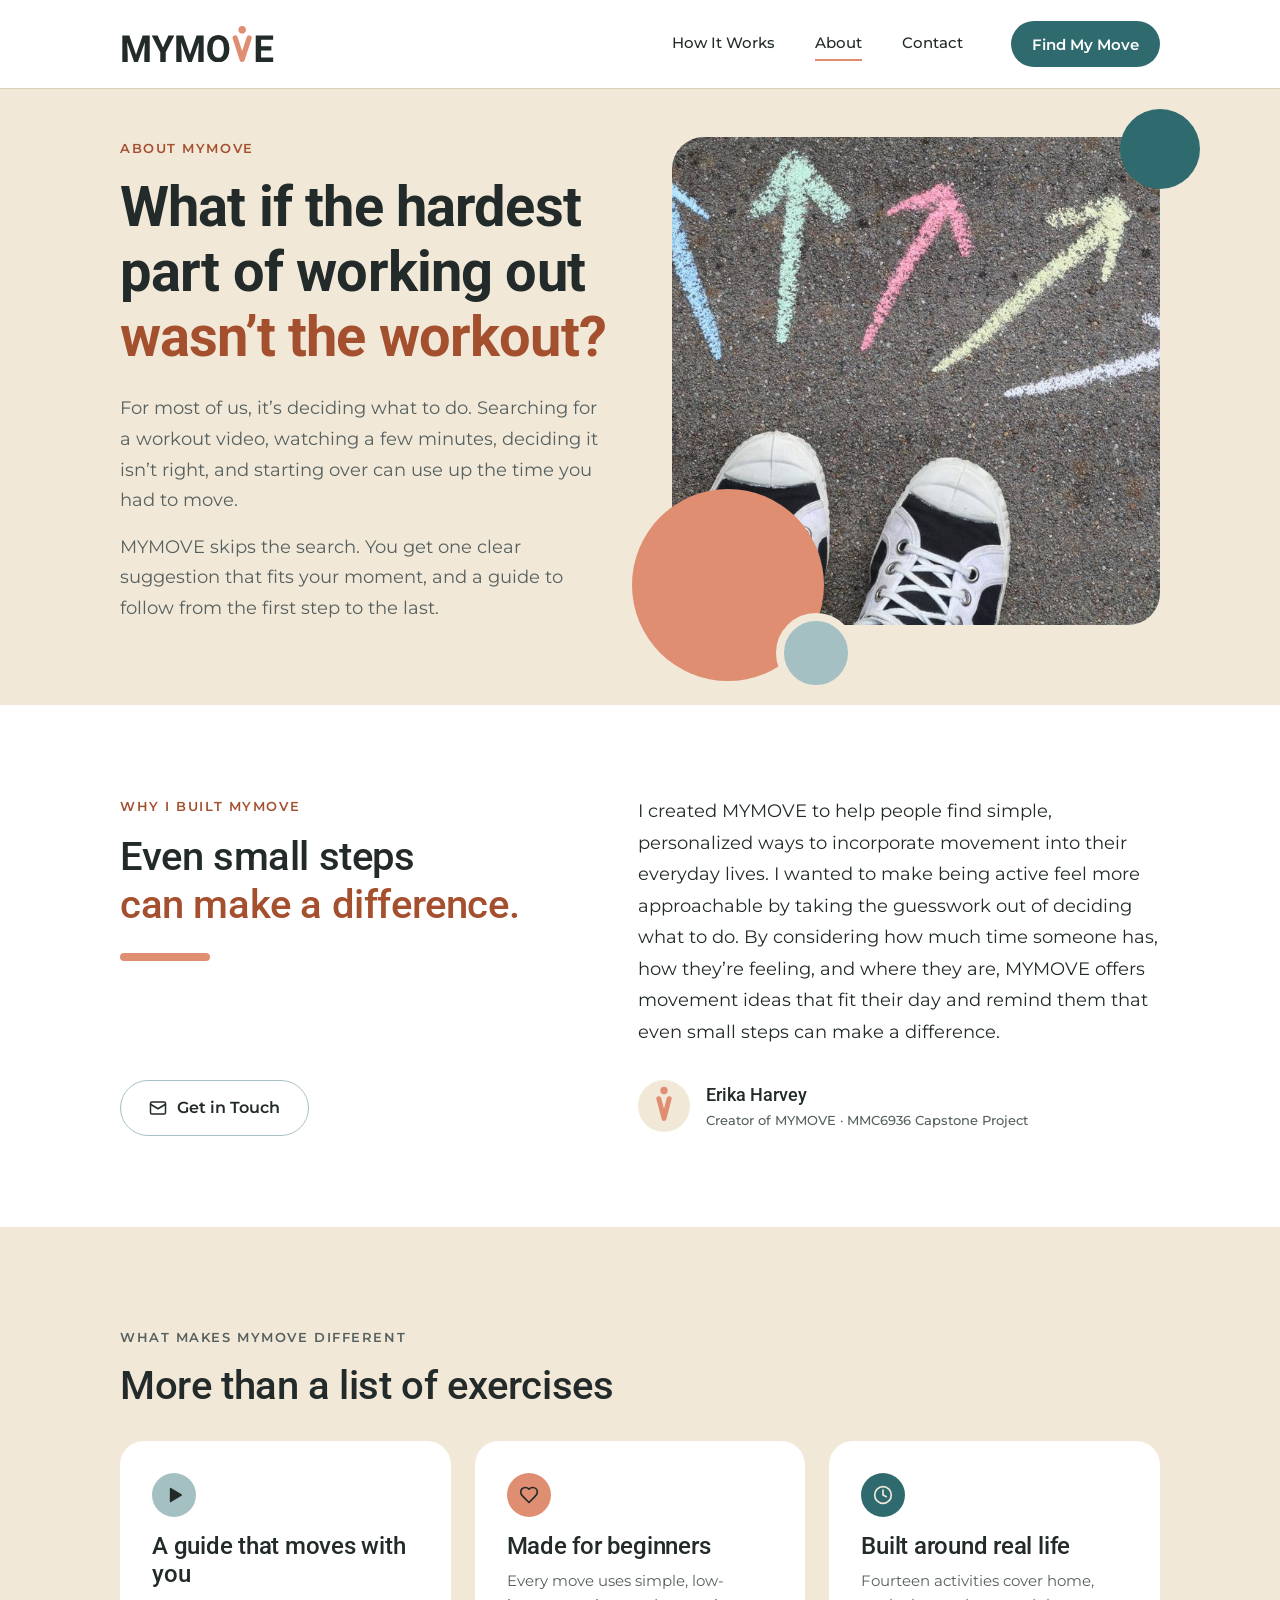
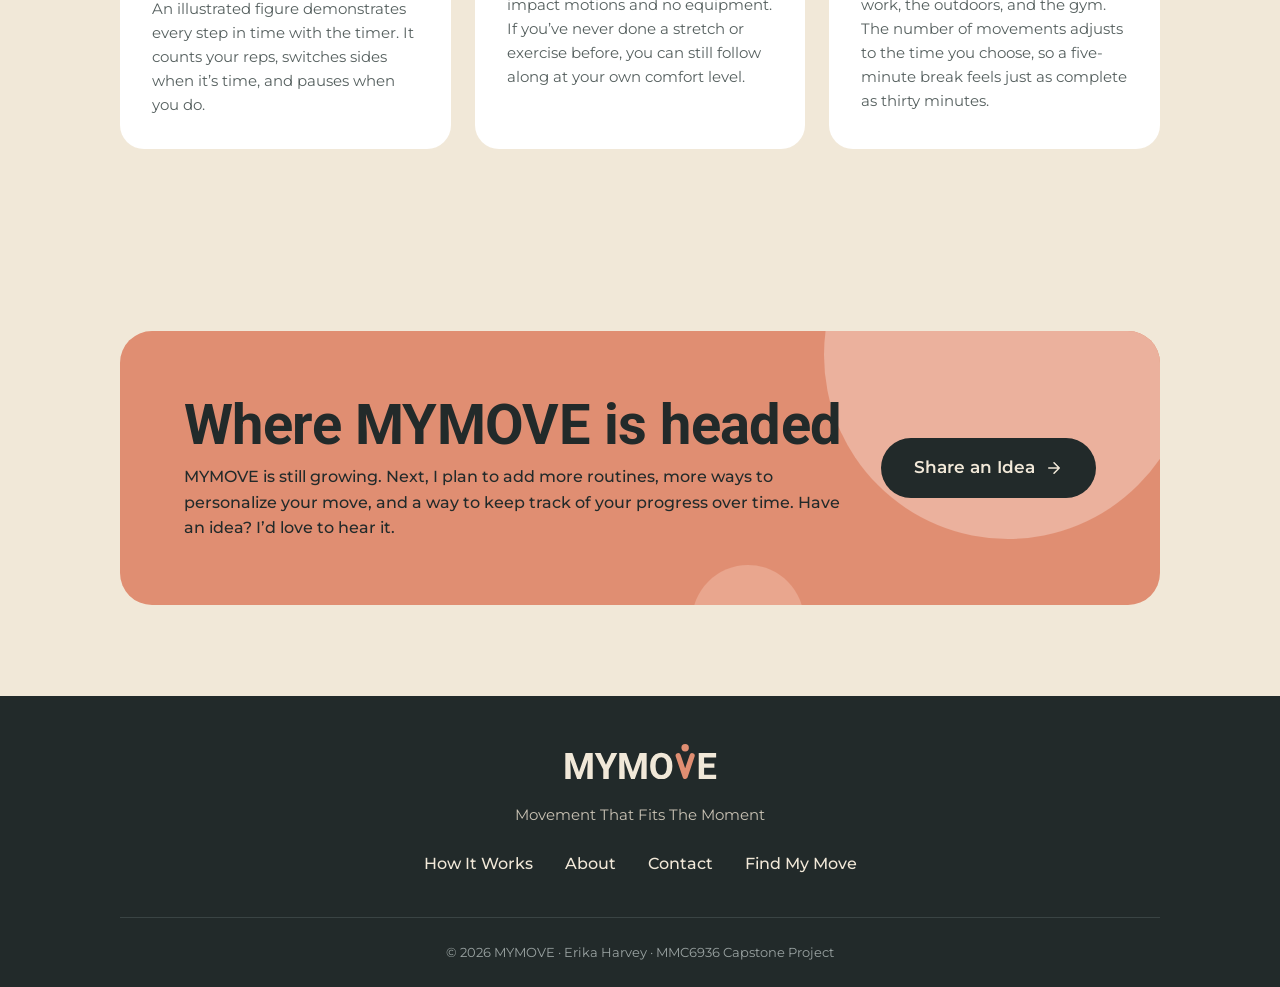
==== commit f6132cd5: "changes made from classmate's feedback" ====
--- a/about.html
+++ b/about.html
@@ -38,11 +38,11 @@
         <div>
           <p class="eyebrow">About MYMOVE</p>
           <h1 class="about-hero__title">What if the hardest part of working out <span class="text-accent">wasn’t the workout?</span></h1>
-          <p class="lead">For most of us, it’s deciding what to do. MYMOVE asks three quick questions about your time, mood, and location, then gives you movement that fits right now.</p>
-          <p class="lead">Whether you have five minutes or thirty, need an energy boost, or want to unwind, MYMOVE helps you find the right movement for the moment.</p>
+          <p class="lead">For most of us, it’s deciding what to do. Searching for a workout video, watching a few minutes, deciding it isn’t right, and starting over can use up the time you had to move.</p>
+          <p class="lead">MYMOVE skips the search. You get one clear suggestion that fits your moment, and a guide to follow from the first step to the last.</p>
         </div>
         <div class="media media--tall">
-          <div class="media__frame"><img src="assets/images/desk-stretch.jpg" srcset="assets/images/desk-stretch-600.jpg 600w, assets/images/desk-stretch.jpg 900w" sizes="(min-width: 1100px) 540px, (min-width: 700px) 45vw, 92vw" alt="A smiling woman stretches both arms overhead at her desk" width="900" height="1350" decoding="async" style="object-position: 52% 42%"></div>
+          <div class="media__frame"><img src="assets/images/about-choices.jpg" alt="Sneakers standing in front of colorful chalk arrows pointing in different directions" width="1000" height="666" decoding="async" style="object-position: 64% 38%"></div>
           <span class="media__circle media__circle--teal" aria-hidden="true"></span><span class="media__circle media__circle--terracotta" aria-hidden="true"></span><span class="media__circle media__circle--blue" aria-hidden="true"></span>
         </div>
       </div>
@@ -69,22 +69,35 @@
 
     <section class="section">
       <div class="container">
+        <header class="section__header"><p class="eyebrow">What makes MYMOVE different</p><h2>More than a list of exercises</h2></header>
         <div class="grid grid--3-tablet grid--3">
           <article class="card">
-            <span class="icon-badge icon-badge--sm "><svg class="icon" aria-hidden="true"><use href="assets/icons.svg#clock"></use></svg></span>
-            <h3 class="card__title mt-2">Any time</h3>
-            <p class="card__text">Five minutes or thirty. Every minute counts.</p>
+            <span class="icon-badge icon-badge--sm "><svg class="icon" aria-hidden="true"><use href="assets/icons.svg#play"></use></svg></span>
+            <h3 class="card__title mt-2">A guide that moves with you</h3>
+            <p class="card__text">An illustrated figure demonstrates every step in time with the timer. It counts your reps, switches sides when it’s time, and pauses when you do.</p>
           </article>
           <article class="card">
-            <span class="icon-badge icon-badge--sm icon-badge--terracotta"><svg class="icon" aria-hidden="true"><use href="assets/icons.svg#smile"></use></svg></span>
-            <h3 class="card__title mt-2">Any mood</h3>
-            <p class="card__text">An energy boost or a chance to unwind.</p>
+            <span class="icon-badge icon-badge--sm icon-badge--terracotta"><svg class="icon" aria-hidden="true"><use href="assets/icons.svg#heart"></use></svg></span>
+            <h3 class="card__title mt-2">Made for beginners</h3>
+            <p class="card__text">Every move uses simple, low-impact motions and no equipment. If you’ve never done a stretch or exercise before, you can still follow along at your own comfort level.</p>
           </article>
           <article class="card">
-            <span class="icon-badge icon-badge--sm icon-badge--teal"><svg class="icon" aria-hidden="true"><use href="assets/icons.svg#pin"></use></svg></span>
-            <h3 class="card__title mt-2">Anywhere</h3>
-            <p class="card__text">Home, work, outside, or the gym.</p>
+            <span class="icon-badge icon-badge--sm icon-badge--teal"><svg class="icon" aria-hidden="true"><use href="assets/icons.svg#clock"></use></svg></span>
+            <h3 class="card__title mt-2">Built around real life</h3>
+            <p class="card__text">Fourteen activities cover home, work, the outdoors, and the gym. The number of movements adjusts to the time you choose, so a five-minute break feels just as complete as thirty minutes.</p>
           </article>
+        </div>
+      </div>
+    </section>
+
+    <section class="section">
+      <div class="container">
+        <div class="cta-band">
+          <div>
+            <h2 class="cta-band__title">Where MYMOVE is headed</h2>
+            <p class="cta-band__text">MYMOVE is still growing. Next, I plan to add more routines, more ways to personalize your move, and a way to keep track of your progress over time. Have an idea? I’d love to hear it.</p>
+          </div>
+          <a class="button button--dark button--large" href="contact.html">Share an Idea <svg class="icon" aria-hidden="true"><use href="assets/icons.svg#arrow"></use></svg></a>
         </div>
       </div>
     </section>
--- a/css/styles.css
+++ b/css/styles.css
@@ -877,6 +877,22 @@
 .flow-step { display: grid; gap: var(--space-2); align-content: start; }
 .flow-step__top { display: flex; justify-content: space-between; align-items: center; }
 .flow-step__top .icon { color: var(--color-deep-teal); }
+.flow-step__more { margin-top: var(--space-2); }
+.flow-step__more summary {
+  display: inline-flex; align-items: center; gap: 0.4rem; cursor: pointer;
+  font-weight: 600; font-size: 0.9375rem; color: var(--color-deep-teal); list-style: none;
+}
+.flow-step__more summary::-webkit-details-marker { display: none; }
+.flow-step__more summary::after {
+  content: ""; width: 0.45rem; height: 0.45rem; margin-top: -0.2rem;
+  border-right: 2px solid currentColor; border-bottom: 2px solid currentColor;
+  transform: rotate(45deg); transition: transform 0.2s;
+}
+.flow-step__more[open] summary::after { transform: rotate(-135deg); margin-top: 0.2rem; }
+.flow-step__more summary:hover { text-decoration: underline; }
+.flow-step__questions { display: grid; gap: 0.6rem; margin-top: var(--space-2); }
+.flow-step__questions dt { font-weight: 600; font-size: 0.875rem; }
+.flow-step__questions dd { font-size: 0.875rem; color: var(--color-text-muted); }
 .about-hero__title { font-size: clamp(2.125rem, 1.6rem + 2.4vw, 3.625rem); letter-spacing: -0.015em; margin-bottom: var(--space-3); }
 .about-hero p + p { margin-top: var(--space-2); }
 .story {
